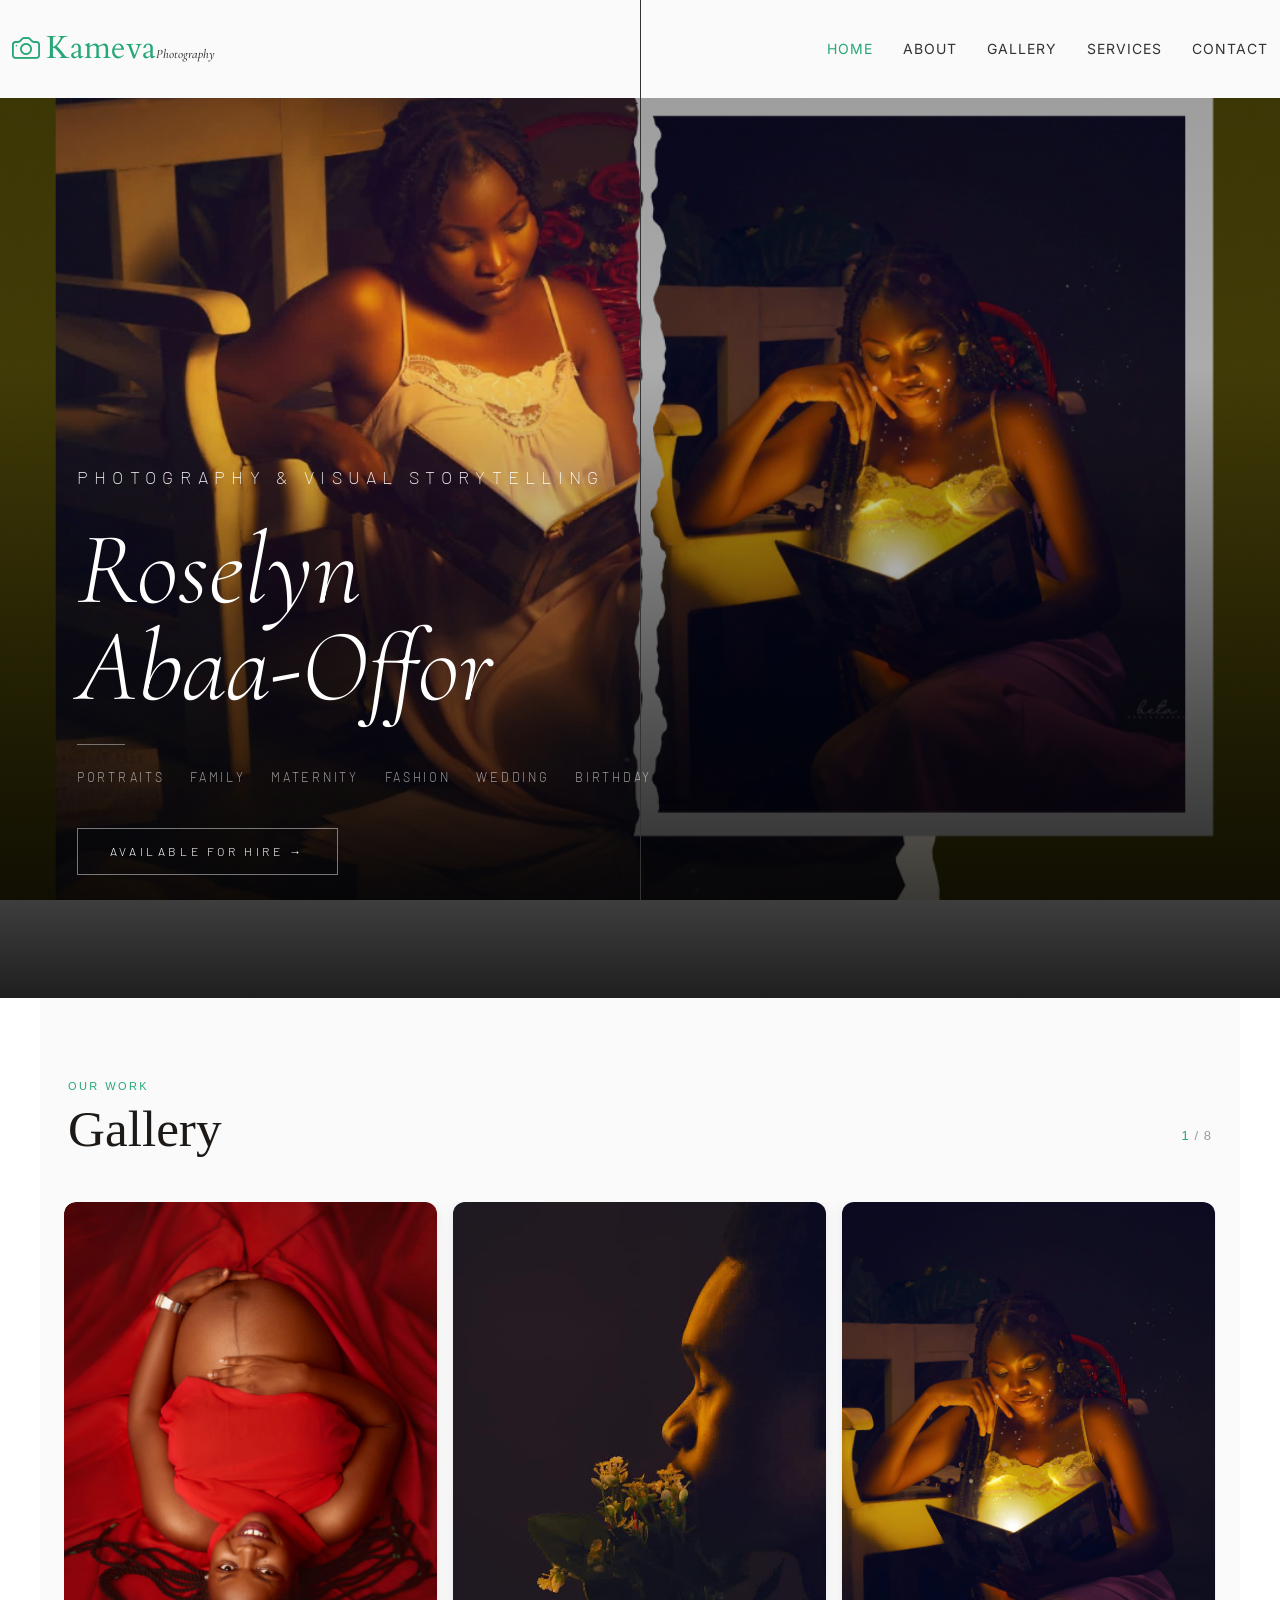
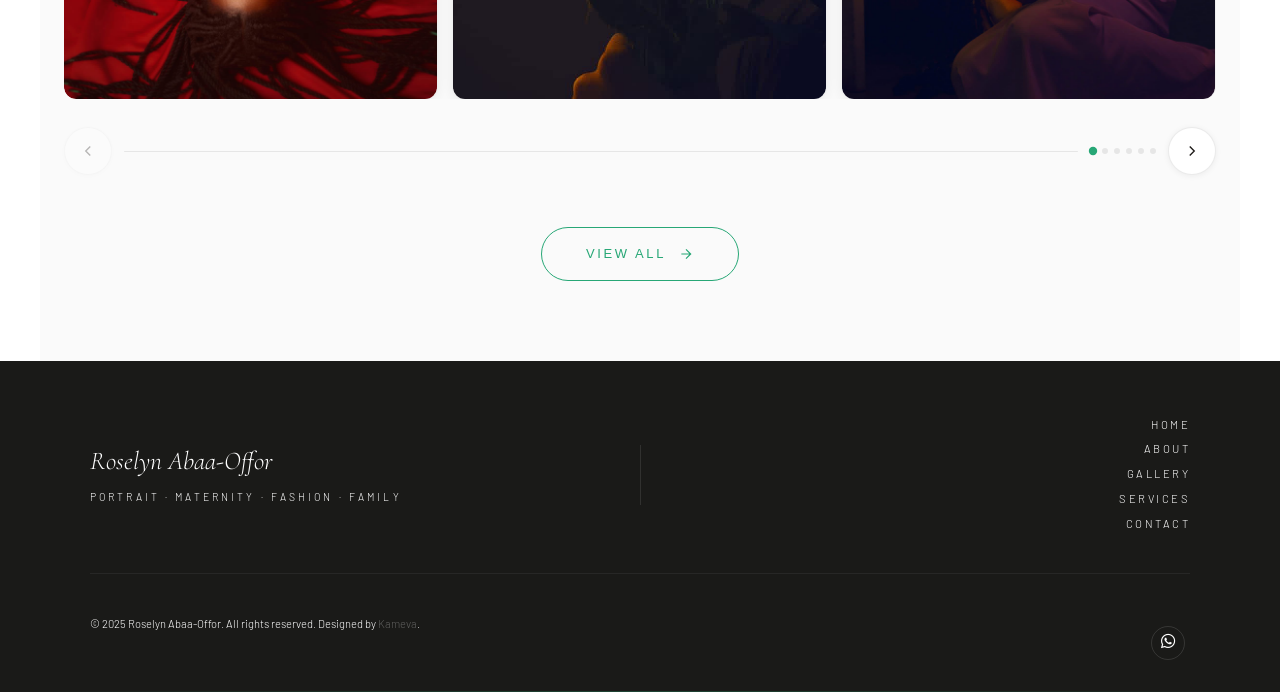
==== index.html @ b464fd1f "Update index.html" ====
<!DOCTYPE html>
<html lang="en">

<head>
  <meta charset="utf-8">
  <meta content="width=device-width, initial-scale=1.0" name="viewport">
  <title>Kameva - Photography</title>
  <meta name="description" content="">
  <meta name="keywords" content="">

  <!-- Favicons -->
  <link href="assets/img/camera.png" rel="icon">
  <link href="assets/img/camera.png" rel="apple-touch-icon">

  <!-- Fonts -->
  <link href="https://fonts.googleapis.com" rel="preconnect">
  <link href="https://fonts.gstatic.com" rel="preconnect" crossorigin>
  <link href="https://fonts.googleapis.com/css2?family=Roboto:ital,wght@0,100;0,300;0,400;0,500;0,700;0,900;1,100;1,300;1,400;1,500;1,700;1,900&family=Inter:wght@100;200;300;400;500;600;700;800;900&family=Cardo:ital,wght@0,400;0,700;1,400;1,700&display=swap" rel="stylesheet">

  <!-- Vendor CSS Files -->
  <link href="assets/vendor/bootstrap/css/bootstrap.min.css" rel="stylesheet">
  <link href="assets/vendor/bootstrap-icons/bootstrap-icons.css" rel="stylesheet">
  <link href="assets/vendor/aos/aos.css" rel="stylesheet">
  <link href="assets/vendor/glightbox/css/glightbox.min.css" rel="stylesheet">
  <link href="assets/vendor/swiper/swiper-bundle.min.css" rel="stylesheet">

  <!-- Main CSS File -->
  <link href="assets/css/main.css" rel="stylesheet">

  <!-- =======================================================
  * Template Name: PhotoFolio
  * Template URL: https://bootstrapmade.com/photofolio-bootstrap-photography-website-template/
  * Updated: Aug 07 2024 with Bootstrap v5.3.3
  * Author: BootstrapMade.com
  * License: https://bootstrapmade.com/license/
  ======================================================== -->
</head>

<body class="index-page">

  <header id="header" class="header d-flex align-items-center sticky-top">
    <div class="container-fluid position-relative d-flex align-items-center justify-content-between">

      <a href="index.html" class="logo d-flex align-items-center me-auto me-xl-0">
        <!-- Uncomment the line below if you also wish to use an image logo -->
        <!-- <img src="assets/img/logo.png" alt=""> -->
        <i class="bi bi-camera"></i>
        <h1 class="sitename">Kameva<span class="name">Photography</span></h1>
      </a>

      <nav id="navmenu" class="navmenu">
        <ul>
          <li><a href="index.html" class="active">Home<br></a></li>
          <li><a href="about.html">About</a></li>
               <li><a href="gallery.html">Gallery</a></li>

        
          <li><a href="services.html">Services</a></li>
          <li><a href="contact.html">Contact</a></li>
        </ul>
        <i class="mobile-nav-toggle d-xl-none bi bi-list"></i>
      </nav>



    </div>
  </header>

  <main class="main">

    <!-- Hero Section -->
    <!-- <section id="hero" class="hero section" style="background-image: url('assets/img/kama/k-15.PNG'); background-size: cover; background-position: center;background-attachment: fixed;background-repeat: no-repeat;background-color: rgba(0, 0, 0, 0.5); background-blend-mode: multiply;">

      <div class="container">
        <div class="row justify-content-center">
          <div class="col-lg-6 text-center" data-aos="fade-up" data-aos-delay="100">
            <h2><span class=" text-white">Roselyn Abaa-Offor</span></h2>
            <h2><span class=" text-white">Protraits <small>.</small> Family  <small>.</small> Maternity <small>.</small>Fashion  </span></h2>
            <p class="text-light">
            <a href="contact.html" class="btn-get-started">Available for Hire<br></a>
          </div>
        </div>
      </div>

    </section> -->
    <!-- /Hero Section -->
<style>
  @import url('https://fonts.googleapis.com/css2?family=Cormorant+Garamond:ital,wght@0,300;1,300&family=Barlow:wght@200;300;400&display=swap');

  ul{
      list-style: none;
  }
  #hero.hero {
    position: relative;
    min-height: 100vh;
    background-image: url('assets/img/kama/k-15.PNG');
    background-size: cover;
    background-position: center;
    background-attachment: fixed;
    display: flex;
    align-items: flex-end;
    overflow: hidden;
  }

  #hero.hero::before {
    content: '';
    position: absolute;
    inset: 0;
    background: linear-gradient(
      to bottom,
      rgba(0,0,0,0.12) 0%,
      rgba(0,0,0,0.05) 30%,
      rgba(0,0,0,0.55) 70%,
      rgba(0,0,0,0.88) 100%
    );
    z-index: 1;
  }

  .hero-content {
    position: relative;
    z-index: 2;
    width: 100%;
    padding: 0 6vw 7vh;
  }

  .hero-label {
    font-family: 'Barlow', sans-serif;
    font-weight: 200;
    font-size: 0.7rem;
    letter-spacing: 0.35em;
    text-transform: uppercase;
    color:white;
    margin-bottom: 1.2rem;
  }

  .hero-name {
    font-family: 'Cormorant Garamond', serif;
    font-weight: 300;
    font-style: italic;
    font-size: clamp(3rem, 8vw, 7rem);
    color: #fff;
    line-height: 0.95;
    margin-bottom: 1.8rem;
  }

  .hero-divider {
    width: 48px;
    height: 1px;
    background: rgba(255,255,255,0.4);
    margin-bottom: 1.4rem;
  }

  .hero-specialties {
    display: flex;
    flex-wrap: wrap;
    gap: 0.4rem 1.6rem;
    margin-bottom: 2.6rem;
  }

  .hero-specialties span {
    font-family: 'Barlow', sans-serif;
    font-weight: 300;
    font-size: 0.78rem;
    letter-spacing: 0.22em;
    text-transform: uppercase;
    color: rgba(255,255,255,0.6);
  }

  .btn-hire {
    display: inline-flex;
    align-items: center;
    gap: 0.75rem;
    color: #fff;
    text-decoration: none;
    font-family: 'Barlow', sans-serif;
    font-weight: 300;
    font-size: 0.75rem;
    letter-spacing: 0.3em;
    text-transform: uppercase;
    border: 1px solid rgba(255,255,255,0.45);
    padding: 0.85rem 2rem;
    transition: all 0.35s ease;
  }

  .btn-hire:hover {
    border-color: #fff;
    background: rgba(255,255,255,0.08);
    letter-spacing: 0.38em;
    color: #fff;
  }
</style>

<section id="hero" class="hero section"
  style="background-image: url('assets/img/kama/k-15.PNG');">

  <div class="hero-content" data-aos="fade-up" data-aos-delay="100">
    <p class="hero-label" style="color:white">Photography &amp; Visual Storytelling</p>
    <h1 class="hero-name">Roselyn<br>Abaa-Offor</h1>
    <div class="hero-divider"></div>
    <div class="hero-specialties">
      <span>Portraits</span>
      <span>Family</span>
      <span>Maternity</span>
      <span>Fashion</span>
      <span>Wedding</span>
      <span>Birthday</span>
    </div>
    <a href="contact.html" class="btn-hire">Available for Hire →</a>
  </div>

</section>

    
<!-- =============================================
     DEPENDENCIES — add once to your <head>
     ============================================= -->
<!--
  <link href="https://fonts.googleapis.com/css2?family=Playfair+Display:wght@400;500&family=Plus+Jakarta+Sans:wght@300;400;500&display=swap" rel="stylesheet"/>
-->

<!-- ── Gallery Section Styles ── -->
    <!-- #e07b54 -->

<style>
  :root {
    --gallery-accent:     #27a776;
    --gallery-accent-dim: rgba(224,123,84,0.1);
    --gallery-text:       #1c1917;
    --gallery-muted:      rgba(28,25,23,0.42);
    --gallery-surface:    #ffffff;
    --gallery-border:     rgba(0,0,0,0.08);
    --gallery-card-shadow: 0 2px 16px rgba(0,0,0,0.07), 0 1px 4px rgba(0,0,0,0.04);
  }

  /* ── Section ── */
  .gallery-section {
    width: 100%;
    max-width: 1200px;
    margin: 0 auto;
    padding: 80px 24px;
    font-family: 'Plus Jakarta Sans', sans-serif;
    color: var(--gallery-text);
    box-sizing: border-box;
  }

  .gallery-section *,
  .gallery-section *::before,
  .gallery-section *::after { box-sizing: border-box; }

  .gallery-section__header {
    display: flex;
    align-items: flex-end;
    justify-content: space-between;
    margin-bottom: 40px;
    padding: 0 4px;
  }

  .gallery-section__label {
    font-size: 11px;
    letter-spacing: 0.22em;
    text-transform: uppercase;
    color: var(--gallery-accent);
    margin-bottom: 8px;
  }

  .gallery-section__title {
    font-family: 'Playfair Display', serif;
    font-size: clamp(2rem, 5vw, 3.2rem);
    font-weight: 400;
    line-height: 1;
    color: var(--gallery-text);
  }

  .gallery-section__counter {
    font-size: 13px;
    color: var(--gallery-muted);
    letter-spacing: 0.08em;
  }

  .gallery-section__counter span {
    color: var(--gallery-accent);
    font-weight: 500;
  }

  /* ── Carousel ── */
  .gallery-carousel {
    position: relative;
  }

  .gallery-carousel__outer {
    overflow: hidden;
    border-radius: 12px;
  }

  .gallery-carousel__track {
    display: flex;
    gap: 16px;
    transition: transform 0.65s cubic-bezier(0.77, 0, 0.18, 1);
    will-change: transform;
  }

  /* ── Cards ── */
  .gallery-card {
    flex: 0 0 calc(33.333% - 11px);
    position: relative;
    border-radius: 12px;
    overflow: hidden;
    aspect-ratio: 3/4;
    cursor: pointer;
    background: var(--gallery-surface);
    box-shadow: var(--gallery-card-shadow);
  }

  @media (max-width: 900px) {
    .gallery-card { flex: 0 0 calc(50% - 8px); }
  }
  @media (max-width: 560px) {
    .gallery-card { flex: 0 0 85%; }
  }

  .gallery-card img {
    width: 100%;
    height: 100%;
    object-fit: cover;
    display: block;
    transition: transform 0.7s cubic-bezier(0.25, 0.46, 0.45, 0.94);
  }

  .gallery-card__placeholder {
    width: 100%;
    height: 100%;
    background: linear-gradient(135deg, #f0ebe4 0%, #e8ddd3 50%, #f5f0ea 100%);
    display: none;
    align-items: center;
    justify-content: center;
  }

  .gallery-card__placeholder-num {
    font-family: 'Playfair Display', serif;
    font-size: 5rem;
    font-weight: 400;
    color: rgba(224,123,84,0.2);
    user-select: none;
  }

  .gallery-card__index {
    position: absolute;
    top: 16px;
    left: 18px;
    font-size: 11px;
    letter-spacing: 0.15em;
    color: rgba(28,25,23,0.35);
    font-weight: 400;
  }

  .gallery-card__overlay {
    position: absolute;
    inset: 0;
    background: linear-gradient(to top, rgba(255,255,255,0.82) 0%, rgba(255,255,255,0.2) 45%, transparent 100%);
    opacity: 0;
    transition: opacity 0.4s ease;
    display: flex;
    flex-direction: column;
    justify-content: flex-end;
    padding: 24px;
  }

  .gallery-card:hover .gallery-card__overlay { opacity: 1; }
  .gallery-card:hover img { transform: scale(1.06); }

  .gallery-card__actions {
    display: flex;
    gap: 10px;
  }

  .gallery-card__btn {
    width: 40px;
    height: 40px;
    border-radius: 50%;
    border: 1px solid rgba(0,0,0,0.12);
    background: rgba(255,255,255,0.85);
    backdrop-filter: blur(8px);
    color: var(--gallery-text);
    display: flex;
    align-items: center;
    justify-content: center;
    cursor: pointer;
    text-decoration: none;
    transition: background 0.2s, border-color 0.2s, transform 0.2s, color 0.2s;
  }

  .gallery-card__btn:hover {
    background: var(--gallery-accent);
    border-color: var(--gallery-accent);
    color: #fff;
    transform: scale(1.08);
  }

  .gallery-card__btn svg { width: 16px; height: 16px; }

  /* ── Nav ── */
  .gallery-carousel__nav {
    display: flex;
    align-items: center;
    gap: 12px;
    margin-top: 28px;
  }

  .gallery-carousel__btn {
    width: 48px;
    height: 48px;
    border-radius: 50%;
    border: 1px solid var(--gallery-border);
    background: var(--gallery-surface);
    color: var(--gallery-text);
    cursor: pointer;
    display: flex;
    align-items: center;
    justify-content: center;
    box-shadow: 0 1px 6px rgba(0,0,0,0.06);
    transition: border-color 0.2s, background 0.2s, transform 0.2s, box-shadow 0.2s;
  }

  .gallery-carousel__btn:hover:not(:disabled) {
    border-color: var(--gallery-accent);
    background: var(--gallery-accent-dim);
    transform: scale(1.05);
    box-shadow: 0 2px 12px rgba(224,123,84,0.18);
  }

  .gallery-carousel__btn:disabled { opacity: 0.3; cursor: default; }
  .gallery-carousel__btn svg { width: 18px; height: 18px; }

  .gallery-carousel__progress {
    flex: 1;
    height: 1px;
    background: var(--gallery-border);
    position: relative;
    overflow: hidden;
    border-radius: 1px;
  }

  .gallery-carousel__progress-fill {
    position: absolute;
    left: 0; top: 0; bottom: 0;
    background: var(--gallery-accent);
    border-radius: 1px;
    transition: width 0.65s cubic-bezier(0.77, 0, 0.18, 1);
  }

  .gallery-carousel__dots {
    display: flex;
    gap: 6px;
  }

  .gallery-carousel__dot {
    width: 6px;
    height: 6px;
    border-radius: 50%;
    background: var(--gallery-border);
    border: none;
    cursor: pointer;
    padding: 0;
    transition: background 0.25s, transform 0.25s;
  }

  .gallery-carousel__dot.is-active {
    background: var(--gallery-accent);
    transform: scale(1.4);
  }

  /* ── View All ── */
  .gallery-section__view-all {
    display: flex;
    justify-content: center;
    margin-top: 52px;
  }

  .gallery-section__btn {
    position: relative;
    display: inline-flex;
    align-items: center;
    gap: 12px;
    padding: 16px 44px;
    border: 1.5px solid var(--gallery-accent);
    background: transparent;
    color: var(--gallery-accent);
    font-family: 'Plus Jakarta Sans', sans-serif;
    font-size: 13px;
    letter-spacing: 0.2em;
    text-transform: uppercase;
    font-weight: 500;
    cursor: pointer;
    text-decoration: none;
    border-radius: 100px;
    overflow: hidden;
    transition: color 0.35s;
  }

  .gallery-section__btn::before {
    content: '';
    position: absolute;
    inset: 0;
    background: var(--gallery-accent);
    transform: translateX(-101%);
    transition: transform 0.4s cubic-bezier(0.77,0,0.18,1);
    z-index: 0;
  }

  .gallery-section__btn:hover::before { transform: translateX(0); }
  .gallery-section__btn:hover { color: #fff; }

  .gallery-section__btn span,
  .gallery-section__btn svg { position: relative; z-index: 1; }

  .gallery-section__btn svg { width: 16px; height: 16px; transition: transform 0.3s; }
  .gallery-section__btn:hover svg { transform: translateX(4px); }
</style>

<!-- ── Gallery Section HTML ── -->
<section id="gallery" class="gallery section gallery-section">

  <div class="gallery-section__header">
    <div>
      <p class="gallery-section__label">Our Work</p>
      <h2 class="gallery-section__title">Gallery</h2>
    </div>
    <p class="gallery-section__counter"><span id="galleryCurrent">1</span> / 8</p>
  </div>

  <div class="gallery-carousel">
    <div class="gallery-carousel__outer">
      <div class="gallery-carousel__track" id="galleryTrack">

        <!-- Card 1 -->
        <div class="gallery-card">
          <img src="assets/img/kama/k-11.jpeg" alt="Gallery 1" onerror="this.style.display='none';this.nextElementSibling.style.display='flex'">
          <div class="gallery-card__placeholder"><span class="gallery-card__placeholder-num">01</span></div>
          <span class="gallery-card__index">01</span>
          <div class="gallery-card__overlay">
            <div class="gallery-card__actions">
              <a href="assets/img/kama/k-11.jpeg" class="gallery-card__btn glightbox preview-link" title="Gallery 1">
                <svg fill="none" stroke="currentColor" stroke-width="1.8" viewBox="0 0 24 24"><path d="M15 3h6m0 0v6m0-6L14 10M9 21H3m0 0v-6m0 6l7-7"/></svg>
              </a>
              <a href="gallery-single.html" class="gallery-card__btn">
                <svg fill="none" stroke="currentColor" stroke-width="1.8" viewBox="0 0 24 24"><path d="M10 13a5 5 0 0 0 7.54.54l3-3a5 5 0 0 0-7.07-7.07l-1.72 1.71"/><path d="M14 11a5 5 0 0 0-7.54-.54l-3 3a5 5 0 0 0 7.07 7.07l1.71-1.71"/></svg>
              </a>
            </div>
          </div>
        </div>

        <!-- Card 2 -->
        <div class="gallery-card">
          <img src="assets/img/kama/k-13.jpeg" alt="Gallery 2" onerror="this.style.display='none';this.nextElementSibling.style.display='flex'">
          <div class="gallery-card__placeholder"><span class="gallery-card__placeholder-num">02</span></div>
          <span class="gallery-card__index">02</span>
          <div class="gallery-card__overlay">
            <div class="gallery-card__actions">
              <a href="assets/img/kama/k-13.jpeg" class="gallery-card__btn glightbox preview-link" title="Gallery 2">
                <svg fill="none" stroke="currentColor" stroke-width="1.8" viewBox="0 0 24 24"><path d="M15 3h6m0 0v6m0-6L14 10M9 21H3m0 0v-6m0 6l7-7"/></svg>
              </a>
              <a href="gallery-single.html" class="gallery-card__btn">
                <svg fill="none" stroke="currentColor" stroke-width="1.8" viewBox="0 0 24 24"><path d="M10 13a5 5 0 0 0 7.54.54l3-3a5 5 0 0 0-7.07-7.07l-1.72 1.71"/><path d="M14 11a5 5 0 0 0-7.54-.54l-3 3a5 5 0 0 0 7.07 7.07l1.71-1.71"/></svg>
              </a>
            </div>
          </div>
        </div>

        <!-- Card 3 -->
        <div class="gallery-card">
          <img src="assets/img/kama/k-6.jpeg" alt="Gallery 3" onerror="this.style.display='none';this.nextElementSibling.style.display='flex'">
          <div class="gallery-card__placeholder"><span class="gallery-card__placeholder-num">03</span></div>
          <span class="gallery-card__index">03</span>
          <div class="gallery-card__overlay">
            <div class="gallery-card__actions">
              <a href="assets/img/kama/k-6.jpeg" class="gallery-card__btn glightbox preview-link" title="Gallery 3">
                <svg fill="none" stroke="currentColor" stroke-width="1.8" viewBox="0 0 24 24"><path d="M15 3h6m0 0v6m0-6L14 10M9 21H3m0 0v-6m0 6l7-7"/></svg>
              </a>
              <a href="gallery-single.html" class="gallery-card__btn">
                <svg fill="none" stroke="currentColor" stroke-width="1.8" viewBox="0 0 24 24"><path d="M10 13a5 5 0 0 0 7.54.54l3-3a5 5 0 0 0-7.07-7.07l-1.72 1.71"/><path d="M14 11a5 5 0 0 0-7.54-.54l-3 3a5 5 0 0 0 7.07 7.07l1.71-1.71"/></svg>
              </a>
            </div>
          </div>
        </div>

        <!-- Card 4 -->
        <div class="gallery-card">
          <img src="assets/img/kama/k-8.jpeg" alt="Gallery 4" onerror="this.style.display='none';this.nextElementSibling.style.display='flex'">
          <div class="gallery-card__placeholder"><span class="gallery-card__placeholder-num">04</span></div>
          <span class="gallery-card__index">04</span>
          <div class="gallery-card__overlay">
            <div class="gallery-card__actions">
              <a href="assets/img/kama/k-8.jpeg" class="gallery-card__btn glightbox preview-link" title="Gallery 4">
                <svg fill="none" stroke="currentColor" stroke-width="1.8" viewBox="0 0 24 24"><path d="M15 3h6m0 0v6m0-6L14 10M9 21H3m0 0v-6m0 6l7-7"/></svg>
              </a>
              <a href="gallery-single.html" class="gallery-card__btn">
                <svg fill="none" stroke="currentColor" stroke-width="1.8" viewBox="0 0 24 24"><path d="M10 13a5 5 0 0 0 7.54.54l3-3a5 5 0 0 0-7.07-7.07l-1.72 1.71"/><path d="M14 11a5 5 0 0 0-7.54-.54l-3 3a5 5 0 0 0 7.07 7.07l1.71-1.71"/></svg>
              </a>
            </div>
          </div>
        </div>

        <!-- Card 5 -->
        <div class="gallery-card">
          <img src="assets/img/kama/k-7.jpeg" alt="Gallery 5" onerror="this.style.display='none';this.nextElementSibling.style.display='flex'">
          <div class="gallery-card__placeholder"><span class="gallery-card__placeholder-num">05</span></div>
          <span class="gallery-card__index">05</span>
          <div class="gallery-card__overlay">
            <div class="gallery-card__actions">
              <a href="assets/img/kama/k-7.jpeg" class="gallery-card__btn glightbox preview-link" title="Gallery 5">
                <svg fill="none" stroke="currentColor" stroke-width="1.8" viewBox="0 0 24 24"><path d="M15 3h6m0 0v6m0-6L14 10M9 21H3m0 0v-6m0 6l7-7"/></svg>
              </a>
              <a href="gallery-single.html" class="gallery-card__btn">
                <svg fill="none" stroke="currentColor" stroke-width="1.8" viewBox="0 0 24 24"><path d="M10 13a5 5 0 0 0 7.54.54l3-3a5 5 0 0 0-7.07-7.07l-1.72 1.71"/><path d="M14 11a5 5 0 0 0-7.54-.54l-3 3a5 5 0 0 0 7.07 7.07l1.71-1.71"/></svg>
              </a>
            </div>
          </div>
        </div>

        <!-- Card 6 -->
        <div class="gallery-card">
          <img src="assets/img/kama/k-12.jpeg" alt="Gallery 6" onerror="this.style.display='none';this.nextElementSibling.style.display='flex'">
          <div class="gallery-card__placeholder"><span class="gallery-card__placeholder-num">06</span></div>
          <span class="gallery-card__index">06</span>
          <div class="gallery-card__overlay">
            <div class="gallery-card__actions">
              <a href="assets/img/kama/k-12.jpeg" class="gallery-card__btn glightbox preview-link" title="Gallery 6">
                <svg fill="none" stroke="currentColor" stroke-width="1.8" viewBox="0 0 24 24"><path d="M15 3h6m0 0v6m0-6L14 10M9 21H3m0 0v-6m0 6l7-7"/></svg>
              </a>
              <a href="gallery-single.html" class="gallery-card__btn">
                <svg fill="none" stroke="currentColor" stroke-width="1.8" viewBox="0 0 24 24"><path d="M10 13a5 5 0 0 0 7.54.54l3-3a5 5 0 0 0-7.07-7.07l-1.72 1.71"/><path d="M14 11a5 5 0 0 0-7.54-.54l-3 3a5 5 0 0 0 7.07 7.07l1.71-1.71"/></svg>
              </a>
            </div>
          </div>
        </div>

        <!-- Card 7 -->
        <div class="gallery-card">
          <img src="assets/img/kama/k-17.jpeg" alt="Gallery 7" onerror="this.style.display='none';this.nextElementSibling.style.display='flex'">
          <div class="gallery-card__placeholder"><span class="gallery-card__placeholder-num">07</span></div>
          <span class="gallery-card__index">07</span>
          <div class="gallery-card__overlay">
            <div class="gallery-card__actions">
              <a href="assets/img/kama/k-17.jpeg" class="gallery-card__btn glightbox preview-link" title="Gallery 7">
                <svg fill="none" stroke="currentColor" stroke-width="1.8" viewBox="0 0 24 24"><path d="M15 3h6m0 0v6m0-6L14 10M9 21H3m0 0v-6m0 6l7-7"/></svg>
              </a>
              <a href="gallery-single.html" class="gallery-card__btn">
                <svg fill="none" stroke="currentColor" stroke-width="1.8" viewBox="0 0 24 24"><path d="M10 13a5 5 0 0 0 7.54.54l3-3a5 5 0 0 0-7.07-7.07l-1.72 1.71"/><path d="M14 11a5 5 0 0 0-7.54-.54l-3 3a5 5 0 0 0 7.07 7.07l1.71-1.71"/></svg>
              </a>
            </div>
          </div>
        </div>

        <!-- Card 8 -->
        <div class="gallery-card">
          <img src="assets/img/kama/k-18.jpeg" alt="Gallery 8" onerror="this.style.display='none';this.nextElementSibling.style.display='flex'">
          <div class="gallery-card__placeholder"><span class="gallery-card__placeholder-num">08</span></div>
          <span class="gallery-card__index">08</span>
          <div class="gallery-card__overlay">
            <div class="gallery-card__actions">
              <a href="assets/img/kama/k-18.jpeg" class="gallery-card__btn glightbox preview-link" title="Gallery 8">
                <svg fill="none" stroke="currentColor" stroke-width="1.8" viewBox="0 0 24 24"><path d="M15 3h6m0 0v6m0-6L14 10M9 21H3m0 0v-6m0 6l7-7"/></svg>
              </a>
              <a href="gallery-single.html" class="gallery-card__btn">
                <svg fill="none" stroke="currentColor" stroke-width="1.8" viewBox="0 0 24 24"><path d="M10 13a5 5 0 0 0 7.54.54l3-3a5 5 0 0 0-7.07-7.07l-1.72 1.71"/><path d="M14 11a5 5 0 0 0-7.54-.54l-3 3a5 5 0 0 0 7.07 7.07l1.71-1.71"/></svg>
              </a>
            </div>
          </div>
        </div>

      </div><!-- /track -->
    </div><!-- /outer -->

    <!-- Navigation -->
    <div class="gallery-carousel__nav">
      <button class="gallery-carousel__btn" id="galleryPrev" aria-label="Previous">
        <svg fill="none" stroke="currentColor" stroke-width="1.8" viewBox="0 0 24 24"><path d="M15 18l-6-6 6-6"/></svg>
      </button>

      <div class="gallery-carousel__progress">
        <div class="gallery-carousel__progress-fill" id="galleryProgress"></div>
      </div>

      <div class="gallery-carousel__dots" id="galleryDots"></div>

      <button class="gallery-carousel__btn" id="galleryNext" aria-label="Next">
        <svg fill="none" stroke="currentColor" stroke-width="1.8" viewBox="0 0 24 24"><path d="M9 18l6-6-6-6"/></svg>
      </button>
    </div>
  </div><!-- /carousel -->

  <!-- View All -->
  <div class="gallery-section__view-all">
    <a href="gallery.html" class="gallery-section__btn">
      <span>View All</span>
      <svg fill="none" stroke="currentColor" stroke-width="1.8" viewBox="0 0 24 24"><path d="M5 12h14M12 5l7 7-7 7"/></svg>
    </a>
  </div>

</section><!-- /Gallery Section -->

<!-- ── Gallery Section Script ── -->
<script>
  (function () {
    const track      = document.getElementById('galleryTrack');
    const cards      = track.querySelectorAll('.gallery-card');
    const prevBtn    = document.getElementById('galleryPrev');
    const nextBtn    = document.getElementById('galleryNext');
    const fill       = document.getElementById('galleryProgress');
    const dotsWrap   = document.getElementById('galleryDots');
    const counterEl  = document.getElementById('galleryCurrent');
    const total      = cards.length;
    let current = 0;

    function visibleCount() {
      return window.innerWidth <= 560 ? 1 : window.innerWidth <= 900 ? 2 : 3;
    }

    function maxIndex() {
      return Math.max(0, total - visibleCount());
    }

    function buildDots() {
      dotsWrap.innerHTML = '';
      for (let i = 0; i <= maxIndex(); i++) {
        const d = document.createElement('button');
        d.className = 'gallery-carousel__dot' + (i === current ? ' is-active' : '');
        d.setAttribute('aria-label', 'Slide ' + (i + 1));
        d.addEventListener('click', () => goTo(i));
        dotsWrap.appendChild(d);
      }
    }

    function update() {
      const cardWidth = cards[0].offsetWidth + 16;
      track.style.transform = 'translateX(-' + (current * cardWidth) + 'px)';
      fill.style.width = (maxIndex() === 0 ? 100 : (current / maxIndex()) * 100) + '%';
      counterEl.textContent = current + 1;
      dotsWrap.querySelectorAll('.gallery-carousel__dot').forEach((d, i) =>
        d.classList.toggle('is-active', i === current));
      prevBtn.disabled = current === 0;
      nextBtn.disabled = current >= maxIndex();
    }

    function goTo(idx) {
      current = Math.max(0, Math.min(idx, maxIndex()));
      update();
    }

    prevBtn.addEventListener('click', () => goTo(current - 1));
    nextBtn.addEventListener('click', () => goTo(current + 1));

    let startX = 0;
    track.addEventListener('touchstart', e => { startX = e.touches[0].clientX; }, { passive: true });
    track.addEventListener('touchend', e => {
      const dx = e.changedTouches[0].clientX - startX;
      if (Math.abs(dx) > 40) goTo(dx < 0 ? current + 1 : current - 1);
    });

    window.addEventListener('resize', () => {
      current = Math.min(current, maxIndex());
      buildDots();
      update();
    });

    buildDots();
    update();
  })();
</script>






    
    <!-- /Gallery Section -->

  </main>

  
<style>


  :root {
    --accent: #27a776;
    --accent-border: rgba(39, 167, 118, 0.3);
  }

  .footer {
    background: #1a1a18;
    padding: 3.5rem 2rem 2rem;
    position: relative;
    overflow: hidden;
  }
  .footer::before {
    content: '';
    position: absolute;
    bottom: 0; left: 0; right: 0;
    height: 1px;
    background: linear-gradient(90deg, transparent, rgba(39,167,118,0.3), transparent);
  }

  .footer-inner {
    max-width: 1100px;
    margin: 0 auto;
    display: grid;
    grid-template-columns: 1fr auto 1fr;
    align-items: center;
    gap: 2rem;
    margin-bottom: 2.5rem;
  }

  .footer-brand .name {
    font-family: 'Cormorant Garamond', serif;
    font-style: italic;
    font-weight: 300;
    font-size: 1.6rem;
    color: #fff;
    display: block;
    margin-bottom: 0.3rem;
  }
  .footer-brand .tagline {
    font-size: 0.65rem;
    letter-spacing: 0.3em;
    text-transform: uppercase;
   color: #fff;    font-weight: 300;
    font-family: 'Barlow', sans-serif;
  }

  .footer-divider {
    width: 1px;
    height: 60px;
    background: rgba(255,255,255,0.1);
  }

  .footer-links {
    display: flex;
    flex-direction: column;
    align-items: flex-end;
    gap: 0.5rem;
  }
  .footer-links a {
    font-family: 'Barlow', sans-serif;
    font-size: 0.7rem;
    letter-spacing: 0.22em;
    text-transform: uppercase;
   color: #fff;    text-decoration: none;
    font-weight: 300;
    transition: color 0.25s;
  }
  .footer-links a:hover { color: var(--accent); }

  .footer-bottom {
    max-width: 1100px;
    margin: 0 auto;
    display: flex;
    align-items: center;
    justify-content: space-between;
    padding-top: 2rem;
    border-top: 1px solid rgba(255,255,255,0.06);
  }

  .footer-copy {
    font-size: 0.7rem;
   color: #fff;
       font-weight: 300;
    font-family: 'Barlow', sans-serif;
  }
  .footer-copy a { color: rgba(255,255,255,0.3); text-decoration: none; transition: color 0.2s; }
  .footer-copy a:hover { color: var(--accent); }

  .footer .social-links { display: flex; gap: 0.6rem; }
  .footer .social-links a {
    width: 34px; height: 34px;
    border: 1px solid rgba(255,255,255,0.12);
    display: flex; align-items: center; justify-content: center;
    color: #fff;
    text-decoration: none;
    transition: all 0.25s;
    font-size: 0.9rem;
  }
  .footer .social-links a:hover {
    border-color: var(--accent);
    color: var(--accent);
  }

  @media (max-width: 600px) {
    .footer-inner { grid-template-columns: 1fr; text-align: center; }
    .footer-divider { display: none; }
    .footer-links { align-items: center; flex-direction: row; flex-wrap: wrap; justify-content: center; }
    .footer-bottom { flex-direction: column; gap: 1rem; text-align: center; }
  }
</style>

<footer id="footer" class="footer">
  <div class="footer-inner">
    <div class="footer-brand">
      <span class="name">Roselyn Abaa-Offor</span>
      <span class="tagline">Portrait · Maternity · Fashion · Family</span>
    </div>
    <div class="footer-divider"></div>
    <nav class="footer-links">
      <a href="index.html">Home</a>
      <a href="about.html">About</a>
      <a href="gallery.html">Gallery</a>
      <a href="services.html">Services</a>
      <a href="contact.html">Contact</a>
    </nav>
  </div>

  <div class="footer-bottom">
    <p class="footer-copy">
      © 2025 Roselyn Abaa-Offor. All rights reserved.
      Designed by <a href="#">Kameva</a>.
    </p>
    <div class="social-links">
      <a href="" title="WhatsApp"><i class="bi bi-whatsapp"></i></a>
    </div>
  </div>
</footer>

  <!-- Scroll Top -->
  <a href="#" id="scroll-top" class="scroll-top d-flex align-items-center justify-content-center"><i class="bi bi-arrow-up-short"></i></a>

  <!-- Preloader -->
  <div id="preloader">
    <div class="line"></div>
  </div>

  <!-- Vendor JS Files -->
  <script src="assets/vendor/bootstrap/js/bootstrap.bundle.min.js"></script>
  <script src="assets/vendor/php-email-form/validate.js"></script>
  <script src="assets/vendor/aos/aos.js"></script>
  <script src="assets/vendor/glightbox/js/glightbox.min.js"></script>
  <script src="assets/vendor/swiper/swiper-bundle.min.js"></script>

  <!-- Main JS File -->
  <script src="assets/js/main.js"></script>

</body>

</html>
---- assets/css/main.css ----
/**
* Template Name: PhotoFolio
* Template URL: https://bootstrapmade.com/photofolio-bootstrap-photography-website-template/
* Updated: Aug 07 2024 with Bootstrap v5.3.3
* Author: BootstrapMade.com
* License: https://bootstrapmade.com/license/
*/

/*--------------------------------------------------------------
# Font & Color Variables
# Help: https://bootstrapmade.com/color-system/
--------------------------------------------------------------*/
  /* ── Project token map (from your CSS variables) ── */
    :root {
      --default-font: "Roboto", system-ui, -apple-system, "Segoe UI", Roboto, "Helvetica Neue", Arial, sans-serif;
      --heading-font: "Cardo", sans-serif;
      --nav-font: "Inter", sans-serif;
 
      --background-color: #fafafa;
      --default-color: #333
      --heading-color: #333;
      --accent-color: #27a776;
      --surface-color: rgba(250, 250, 250, 0.5);
      --contrast-color: #333;
 
      --nav-color: #333;
      --nav-hover-color: #27a776;
      --nav-mobile-background-color: #fafafa;
      --nav-dropdown-background-color: #fafafa;
      --nav-dropdown-color: rgba(0, 0, 0, 0.5);
      --nav-dropdown-hover-color: rgba(255, 255, 255, 0.5);
 
      /* ── Nav-component internals (derived from above) ── */
      --nav-bg: rgba(250, 250, 250, 0.97);
      --nav-border: rgba(0, 0, 0, 0.08);
      --accent: var(--accent-color);
      --accent-soft: rgba(39, 167, 118, 0.10);
      --text-main: var(--nav-color);
      --text-muted: rgba(51, 51, 51, 0.5);
      --dropdown-bg: #fafafa;
      --dropdown-border:#fafafa;
    }

    .light-background {
  --background-color: #fafafa;
  --surface-color: #343434;
}

.dark-background {
  --background-color: #fafafa;
  --default-color: #333;
  --heading-color: #333;
  --surface-color: #252525;
  --contrast-color: #333;
}

/* Smooth scroll */
:root {
  scroll-behavior: smooth;
}
.sitename{
  font-weight: 800;
}
  .name{
      font-family: 'Cormorant Garamond', serif;
    font-style: italic;
    font-weight: 500;
    font-size: 0.8rem;
    color: #333;
  }

/*--------------------------------------------------------------
# General Styling & Shared Classes
--------------------------------------------------------------*/
 
a {
  color: var(--accent-color);
  text-decoration: none;
  transition: 0.3s;
}

a:hover {
  color: color-mix(in srgb, var(--accent-color), transparent 25%);
  text-decoration: none;
}

h1,
h2,
h3,
h4,
h5,
h6 {
  color: var(--heading-color);
  font-family: var(--heading-font);
}

/* PHP Email Form Messages
------------------------------*/
.php-email-form .error-message {
  display: none;
  background: #df1529;
  color: #333;
  text-align: left;
  padding: 15px;
  margin-bottom: 24px;
  font-weight: 600;
}

.php-email-form .sent-message {
  display: none;
  color: #333;
  background: #059652;
  text-align: center;
  padding: 15px;
  margin-bottom: 24px;
  font-weight: 600;
}

.php-email-form .loading {
  display: none;
  background: var(--surface-color);
  text-align: center;
  padding: 15px;
  margin-bottom: 24px;
}

.php-email-form .loading:before {
  content: "";
  display: inline-block;
  border-radius: 50%;
  width: 24px;
  height: 24px;
  margin: 0 10px -6px 0;
  border: 3px solid var(--accent-color);
  border-top-color: var(--surface-color);
  animation: php-email-form-loading 1s linear infinite;
}

@keyframes php-email-form-loading {
  0% {
    transform: rotate(0deg);
  }

  100% {
    transform: rotate(360deg);
  }
}

/*--------------------------------------------------------------
# Global Header
--------------------------------------------------------------*/
.header {
  color: var(--default-color);
  background-color: var(--background-color);
  padding: 20px 0;
  transition: all 0.5s;
  z-index: 997;
  border-bottom: 1px solid var(--background-color);
}

.header .logo {
  line-height: 1;
}

.header .logo img {
  max-height: 36px;
  margin-right: 8px;
}

.header .logo h1 {
  font-size: 32px;
  margin: 0;
  font-weight: 400;
  color: var(--heading-color);
}

.header .logo i {
  font-size: 28px;
  margin-right: 6px;
}

.header .header-social-links {
  padding-right: 15px;
}

.header .header-social-links a {
  color: color-mix(in srgb, var(--default-color), transparent 40%);
  padding-left: 6px;
  display: inline-block;
  transition: 0.3s;
  font-size: 16px;
}

.header .header-social-links a:hover {
  color: var(--accent-color);
}

.header .header-social-links a i {
  line-height: 0px;
}

@media (max-width: 1200px) {
  .header .logo {
    order: 1;
  }

  .header .logo h1 {
    font-size: 26px;
  }

  .header .logo i {
    font-size: 20px;
  }

  .header .header-social-links {
    order: 2;
  }

  .header .header-social-links a {
    font-size: 16px;
  }

  .header .navmenu {
    order: 3;
  }
}

.scrolled .header {
  border-color: color-mix(in srgb, var(--background-color) 90%, white 20%);
}

/*--------------------------------------------------------------
# Navigation Menu
--------------------------------------------------------------*/
/* Navmenu - Desktop */
@media (min-width: 1200px) {
  .navmenu {
    padding: 0;
  
  }

  .navmenu ul {
    margin: 0;
    padding: 0;
    display: flex;
    list-style: none;
    align-items: center;
  }

  .navmenu li {
    position: relative;
  }

  .navmenu a,
  .navmenu a:focus {
    color: var(--nav-color);
    padding: 18px 15px;
    font-size: 14px;
    font-family: var(--nav-font);
    font-weight: 400;
    display: flex;
    align-items: center;
    justify-content: space-between;
    white-space: nowrap;
    transition: 0.3s;
    text-transform: uppercase;
    letter-spacing: 1px;
  }

  .navmenu a i,
  .navmenu a:focus i {
    font-size: 12px;
    line-height: 0;
    margin-left: 5px;
    transition: 0.3s;
  }

  .navmenu li:last-child a {
    padding-right: 0;
  }

  .navmenu li:hover>a,
  .navmenu .active,
  .navmenu .active:focus {
    color: var(--nav-hover-color);
  }

  .navmenu .dropdown ul {
    margin: 0;
    padding: 10px 0;
    background: var(--nav-dropdown-background-color);
    display: block;
    position: absolute;
    visibility: hidden;
    left: 14px;
    top: 130%;
    opacity: 0;
    transition: 0.3s;
    border-radius: 4px;
    z-index: 99;
  }

  .navmenu .dropdown ul li {
    min-width: 200px;
  }

  .navmenu .dropdown ul a {
    padding: 10px 20px;
    font-size: 15px;
    text-transform: none;
    color: var(--nav-dropdown-color);
  }

  .navmenu .dropdown ul a i {
    font-size: 12px;
  }

  .navmenu .dropdown ul a:hover,
  .navmenu .dropdown ul .active:hover,
  .navmenu .dropdown ul li:hover>a {
    color: var(--nav-dropdown-hover-color);
  }

  .navmenu .dropdown:hover>ul {
    opacity: 1;
    top: 100%;
    visibility: visible;
  }

  .navmenu .dropdown .dropdown ul {
    top: 0;
    left: -90%;
    visibility: hidden;
  }

  .navmenu .dropdown .dropdown:hover>ul {
    opacity: 1;
    top: 0;
    left: -100%;
    visibility: visible;
  }
}

/* Navmenu - Mobile */
@media (max-width: 1199px) {
  .mobile-nav-toggle {
    color: #333;
    font-size: 28px;
    line-height: 0;
    margin-right: 10px;
    cursor: pointer;
    transition: color 0.3s;
  }

  .navmenu {
    padding: 0;
    z-index: 9997;
  }

  .navmenu ul {
    display: none;
    position: absolute;
    inset: 60px 20px 20px 20px;
    padding: 10px 0;
    margin: 0;
    border-radius: 6px;
    background-color: var(--nav-mobile-background-color);
    overflow-y: auto;
    transition: 0.3s;
    z-index: 9998;
    box-shadow: 0px 0px 30px rgba(0, 0, 0, 0.1);
  }

  .navmenu a,
  .navmenu a:focus {
    color: #333;
    padding: 10px 20px;
    font-family: var(--nav-font);
    font-size: 17px;
    font-weight: 500;
    display: flex;
    align-items: center;
    justify-content: space-between;
    white-space: nowrap;
    transition: 0.3s;
  }

  .navmenu a i,
  .navmenu a:focus i {
    font-size: 12px;
    line-height: 0;
    margin-left: 5px;
    width: 30px;
    height: 30px;
    display: flex;
    align-items: center;
    justify-content: center;
    border-radius: 50%;
    transition: 0.3s;
    background-color: color-mix(in srgb, var(--accent-color), transparent 90%);
  }

  .navmenu a i:hover,
  .navmenu a:focus i:hover {
    background-color: var(--accent-color);
    color: var(--contrast-color);
  }

  .navmenu a:hover,
  .navmenu .active,
  .navmenu .active:focus {
    color: #27a776;
  }

  .navmenu .active i,
  .navmenu .active:focus i {
    background-color: var(--accent-color);
    color: var(--contrast-color);
    transform: rotate(180deg);
  }

  .navmenu .dropdown ul {
    position: static;
    display: none;
    z-index: 99;
    padding: 10px 0;
    margin: 10px 20px;
    background-color: var(--nav-dropdown-background-color);
    border: 1px solid color-mix(in srgb, var(--default-color), transparent 90%);
    box-shadow: none;
    transition: all 0.5s ease-in-out;
  }

  .navmenu .dropdown ul ul {
    background-color: rgba(33, 37, 41, 0.1);
  }

  .navmenu .dropdown>.dropdown-active {
    display: block;
    background-color: rgba(33, 37, 41, 0.03);
  }

  .mobile-nav-active {
    overflow: hidden;
  }

  .mobile-nav-active .mobile-nav-toggle {
    color: #fff;
    position: absolute;
    font-size: 32px;
    top: 15px;
    right: 15px;
    margin-right: 0;
    z-index: 9999;
  }

  .mobile-nav-active .navmenu {
    position: fixed;
    overflow: hidden;
    inset: 0;
    background: rgba(33, 37, 41, 0.8);
    transition: 0.3s;
  }

  .mobile-nav-active .navmenu>ul {
    display: block;
  }
}

/*--------------------------------------------------------------
# Global Footer
--------------------------------------------------------------*/
.footer {
  --background-color: color-mix(in srgb, var(--default-color), transparent 95%);
  border-top: 1px solid color-mix(in srgb, var(--default-color), transparent 90%);
  color: var(--default-color);
  background-color: var(--background-color);
  font-size: 14px;
  padding: 40px 0;
  position: relative;
}

.footer .copyright p {
  margin-bottom: 0;
}

.footer .social-links {
  margin-top: 20px;
}

.footer .social-links a {
  display: flex;
  align-items: center;
  justify-content: center;
  width: 40px;
  height: 40px;
  border-radius: 50%;
  border: 1px solid color-mix(in srgb, var(--default-color), transparent 50%);
  font-size: 16px;
  color: color-mix(in srgb, var(--default-color), transparent 50%);
  margin: 0 5px;
  transition: 0.3s;
}

.footer .social-links a:hover {
  color: var(--accent-color);
  border-color: var(--accent-color);
}

.footer .credits {
  margin-top: 10px;
  font-size: 13px;
  text-align: center;
}

/*--------------------------------------------------------------
# Preloader
--------------------------------------------------------------*/
#preloader {
  display: flex;
  position: fixed;
  inset: 0;
  width: 100%;
  height: 100vh;
  z-index: 99999;
}

#preloader:before,
#preloader:after {
  content: "";
  background-color: #000000;
  position: absolute;
  inset: 0;
  width: 50%;
  height: 100%;
  transition: all 0.3s ease 0s;
  z-index: -1;
}

#preloader:after {
  left: auto;
  right: 0;
}

#preloader .line {
  position: relative;
  overflow: hidden;
  margin: auto;
  width: 1px;
  height: 280px;
  transition: all 0.8s ease 0s;
}

#preloader .line:before {
  content: "";
  position: absolute;
  background-color: #333;
  left: 0;
  top: 50%;
  width: 1px;
  height: 0%;
  transform: translateY(-50%);
  animation: lineincrease 1000ms ease-in-out 0s forwards;
}

#preloader .line:after {
  content: "";
  position: absolute;
  background-color: color-mix(in srgb, var(--default-color), transparent 95%);
  left: 0;
  top: 0;
  width: 1px;
  height: 100%;
  transform: translateY(-100%);
  animation: linemove 1200ms linear 0s infinite;
  animation-delay: 2000ms;
}

#preloader.loaded .line {
  opacity: 0;
  height: 100% !important;
}

#preloader.loaded .line:after {
  opacity: 0;
}

#preloader.loaded:before,
#preloader.loaded:after {
  animation: preloaderfinish 300ms ease-in-out 500ms forwards;
}

@keyframes lineincrease {
  0% {
    height: 0%;
  }

  100% {
    height: 100%;
  }
}

@keyframes linemove {
  0% {
    transform: translateY(200%);
  }

  100% {
    transform: translateY(-100%);
  }
}

@keyframes preloaderfinish {
  0% {
    width: 5 0%;
  }

  100% {
    width: 0%;
  }
}

/*--------------------------------------------------------------
# Scroll Top Button
--------------------------------------------------------------*/
.scroll-top {
  position: fixed;
  visibility: hidden;
  opacity: 0;
  right: 15px;
  bottom: -15px;
  z-index: 99999;
  background-color: var(--accent-color);
  width: 44px;
  height: 44px;
  border-radius: 50px;
  transition: all 0.4s;
}

.scroll-top i {
  font-size: 24px;
  color: var(--default-color);
  line-height: 0;
}

.scroll-top:hover {
  background-color: color-mix(in srgb, var(--accent-color), transparent 20%);
}

.scroll-top.active {
  visibility: visible;
  opacity: 1;
  bottom: 15px;
}

/*--------------------------------------------------------------
# Disable aos animation delay on mobile devices
--------------------------------------------------------------*/
@media screen and (max-width: 768px) {
  [data-aos-delay] {
    transition-delay: 0 !important;
  }
}

/*--------------------------------------------------------------
# Global Page Titles & Breadcrumbs
--------------------------------------------------------------*/
.page-title {
  color: var(--default-color);
  background-color: var(--background-color);
  position: relative;
}

.page-title .heading {
  padding: 80px 0;
  border-top: 1px solid color-mix(in srgb, var(--default-color), transparent 90%);
}

.page-title .heading h1 {
  font-size: 64px;
  font-weight: 400;
}

.page-title .heading .cta-btn {
  color: var(--default-color);
  background: var(--accent-color);
  font-weight: 400;
  font-size: 14px;
  display: inline-block;
  margin-top: 20px;
  padding: 12px 40px;
  border-radius: 4px;
  transition: 0.5s;
  text-transform: uppercase;
  letter-spacing: 1px;
}

.page-title .heading .cta-btn:hover {
  background-color: color-mix(in srgb, var(--accent-color) 90%, white 10%);
}

.page-title nav {
  background-color: color-mix(in srgb, var(--default-color), transparent 90%);
  padding: 20px 0;
}

.page-title nav ol {
  display: flex;
  flex-wrap: wrap;
  list-style: none;
  margin: 0;
  font-size: 16px;
  font-weight: 600;
}

.page-title nav ol li+li {
  padding-left: 10px;
}

.page-title nav ol li+li::before {
  content: "/";
  display: inline-block;
  padding-right: 10px;
  color: color-mix(in srgb, var(--default-color), transparent 70%);
}

/*--------------------------------------------------------------
# Global Sections
--------------------------------------------------------------*/
section,
.section {
  color: var(--default-color);
  background-color: var(--background-color);
  padding: 60px 0;
  scroll-margin-top: 100px;
  overflow: clip;
}

@media (max-width: 1199px) {

  section,
  .section {
    scroll-margin-top: 66px;
  }
}

/*--------------------------------------------------------------
# Global Section Titles
--------------------------------------------------------------*/
.section-title {
  padding-bottom: 60px;
  position: relative;
}

.section-title h2 {
  font-size: 14px;
  font-weight: 400;
  padding: 0;
  line-height: 1px;
  margin: 0;
  letter-spacing: 1.5px;
  text-transform: uppercase;
  color: color-mix(in srgb, var(--default-color), transparent 50%);
  position: relative;
  font-family: var(--default-font);
}

.section-title h2::after {
  content: "";
  width: 120px;
  height: 1px;
  display: inline-block;
  background: var(--accent-color);
  margin: 4px 10px;
}

.section-title p {
  color: var(--heading-color);
  margin: 0;
  font-size: 36px;
  font-weight: 400;
  font-family: var(--heading-font);
}

/*--------------------------------------------------------------
# Hero Section
--------------------------------------------------------------*/
.hero {
  width: 100%;
  min-height: 50vh;
  position: relative;
  padding: 120px 0 60px 0;
  display: flex;
  align-items: center;
}

.hero h2 {
  margin: 0 0 10px 0;
  font-size: 38px;
  font-weight: 700;
}

.hero h2 .underlight {
  position: relative;
  z-index: 1;
  padding: 0 5px;
  display: inline-block;
}

.hero h2 .underlight:before {
  content: "";
  position: absolute;
  height: 50%;
  bottom: 0;
  left: 0;
  right: 0;
  background: var(--accent-color);
  z-index: -1;
}

.hero p {
  color: color-mix(in srgb, var(--default-color), transparent 30%);
  margin-bottom: 30px;
  font-size: 18px;
}

@media (max-width: 768px) {
  .hero h2 {
    font-size: 32px;
  }
}

.hero .btn-get-started {
  color: var(--contrast-color);
  background: var(--accent-color);
  font-weight: 400;
  font-size: 14px;
  display: inline-block;
  padding: 12px 40px;
  border-radius: 4px;
  transition: 0.5s;
  text-transform: uppercase;
  letter-spacing: 1px;
}

.hero .btn-get-started:hover {
  background-color: color-mix(in srgb, var(--accent-color) 90%, white 10%);
}

/*--------------------------------------------------------------
# Gallery Section
--------------------------------------------------------------*/
.gallery .gallery-item {
  position: relative;
  overflow: hidden;
  border-radius: 10px;
}

.gallery .gallery-item img {
  transition: 0.3s;
}

.gallery .gallery-links {
  position: absolute;
  inset: 0;
  opacity: 0;
  transition: all ease-in-out 0.3s;
  background: rgba(0, 0, 0, 0.6);
  z-index: 3;
}

.gallery .gallery-links .preview-link,
.gallery .gallery-links .details-link {
  font-size: 20px;
  color: rgba(255, 255, 255, 0.5);
  transition: 0.3s;
  line-height: 1.2;
  margin: 30px 8px 0 8px;
}

.gallery .gallery-links .preview-link:hover,
.gallery .gallery-links .details-link:hover {
  color: #333;
}

.gallery .gallery-links .details-link {
  font-size: 30px;
  line-height: 0;
}

.gallery .gallery-item:hover .gallery-links {
  opacity: 1;
}

.gallery .gallery-item:hover .preview-link,
.gallery .gallery-item:hover .details-link {
  margin-top: 0;
}

.gallery .gallery-item:hover img {
  transform: scale(1.1);
}

.glightbox-clean .gslide-description {
  background: #272727;
}

.glightbox-clean .gslide-title {
  color: rgba(255, 255, 255, 0.8);
  margin: 0;
}

/*--------------------------------------------------------------
# About Section
--------------------------------------------------------------*/
.about .content h2 {
  font-weight: 700;
  font-size: 24px;
}

.about .content ul {
  list-style: none;
  padding: 0;
}

.about .content ul li {
  margin-bottom: 20px;
  display: flex;
  align-items: center;
}

.about .content ul strong {
  margin-right: 10px;
}

.about .content ul i {
  font-size: 16px;
  margin-right: 5px;
  color: var(--accent-color);
  line-height: 0;
}

/*--------------------------------------------------------------
# Testimonials Section
--------------------------------------------------------------*/
.testimonials .testimonial-item {
  background-color: var(--surface-color);
  box-shadow: 0px 0 20px rgba(0, 0, 0, 0.1);
  box-sizing: content-box;
  padding: 30px;
  margin: 40px 30px;
  min-height: 320px;
  display: flex;
  flex-direction: column;
  text-align: center;
  transition: 0.3s;
}

.testimonials .testimonial-item .stars {
  margin-bottom: 15px;
}

.testimonials .testimonial-item .stars i {
  color: #ffc107;
  margin: 0 1px;
}

.testimonials .testimonial-item .testimonial-img {
  width: 90px;
  border-radius: 50%;
  border: 4px solid var(--background-color);
  margin: 0 auto;
}

.testimonials .testimonial-item h3 {
  font-size: 18px;
  font-weight: bold;
  margin: 10px 0 5px 0;
}

.testimonials .testimonial-item h4 {
  font-size: 14px;
  color: color-mix(in srgb, var(--default-color), transparent 40%);
  margin: 0;
}

.testimonials .testimonial-item p {
  font-style: italic;
  margin: 0 auto 15px auto;
}

.testimonials .swiper-wrapper {
  height: auto;
}

.testimonials .swiper-pagination {
  margin-top: 20px;
  position: relative;
}

.testimonials .swiper-pagination .swiper-pagination-bullet {
  width: 12px;
  height: 12px;
  background-color: color-mix(in srgb, var(--default-color), transparent 85%);
  opacity: 1;
}

.testimonials .swiper-pagination .swiper-pagination-bullet-active {
  background-color: var(--accent-color);
}

.testimonials .swiper-slide {
  opacity: 0.3;
}

@media (max-width: 1199px) {
  .testimonials .swiper-slide-active {
    opacity: 1;
  }

  .testimonials .swiper-pagination {
    margin-top: 0;
  }

  .testimonials .testimonial-item {
    margin: 40px 20px;
  }
}

@media (min-width: 1200px) {
  .testimonials .swiper-slide-next {
    opacity: 1;
    transform: scale(1.12);
  }
}

/*--------------------------------------------------------------
# Gallery Details Section
--------------------------------------------------------------*/
.gallery-details .portfolio-details-slider img {
  width: 100%;
}

.gallery-details .swiper-wrapper {
  height: auto;
}

.gallery-details .swiper-button-prev,
.gallery-details .swiper-button-next {
  width: 48px;
  height: 48px;
}

.gallery-details .swiper-button-prev:after,
.gallery-details .swiper-button-next:after {
  color: rgba(255, 255, 255, 0.8);
  background-color: rgba(0, 0, 0, 0.15);
  font-size: 24px;
  border-radius: 50%;
  width: 48px;
  height: 48px;
  display: flex;
  align-items: center;
  justify-content: center;
  transition: 0.3s;
}

.gallery-details .swiper-button-prev:hover:after,
.gallery-details .swiper-button-next:hover:after {
  background-color: rgba(0, 0, 0, 0.3);
}

@media (max-width: 575px) {

  .gallery-details .swiper-button-prev,
  .gallery-details .swiper-button-next {
    display: none;
  }
}

.gallery-details .swiper-pagination {
  margin-top: 20px;
  position: relative;
}

.gallery-details .swiper-pagination .swiper-pagination-bullet {
  width: 10px;
  height: 10px;
  background-color: color-mix(in srgb, var(--default-color), transparent 85%);
  opacity: 1;
}

.gallery-details .swiper-pagination .swiper-pagination-bullet-active {
  background-color: var(--accent-color);
}

.gallery-details .portfolio-info h3 {
  font-size: 22px;
  font-weight: 700;
  margin-bottom: 20px;
  padding-bottom: 20px;
  position: relative;
}

.gallery-details .portfolio-info h3:after {
  content: "";
  position: absolute;
  display: block;
  width: 50px;
  height: 3px;
  background: var(--accent-color);
  left: 0;
  bottom: 0;
}

.gallery-details .portfolio-info ul {
  list-style: none;
  padding: 0;
  font-size: 15px;
}

.gallery-details .portfolio-info ul li {
  display: flex;
  flex-direction: column;
  padding-bottom: 15px;
}

.gallery-details .portfolio-info ul strong {
  text-transform: uppercase;
  font-weight: 400;
  color: color-mix(in srgb, var(--default-color), transparent 50%);
  font-size: 14px;
}

.gallery-details .portfolio-info .btn-visit {
  padding: 8px 40px;
  background: var(--accent-color);
  color: var(--contrast-color);
  border-radius: 50px;
  transition: 0.3s;
}

.gallery-details .portfolio-info .btn-visit:hover {
  background: color-mix(in srgb, var(--accent-color), transparent 20%);
}

.gallery-details .portfolio-description h2 {
  font-size: 26px;
  font-weight: 700;
  margin-bottom: 20px;
}

.gallery-details .portfolio-description p {
  padding: 0;
}

.gallery-details .portfolio-description .testimonial-item {
  padding: 30px 30px 0 30px;
  position: relative;
  background: color-mix(in srgb, var(--default-color), transparent 97%);
  margin-bottom: 50px;
}

.gallery-details .portfolio-description .testimonial-item .testimonial-img {
  width: 90px;
  border-radius: 50px;
  border: 6px solid var(--background-color);
  float: left;
  margin: 0 10px 0 0;
}

.gallery-details .portfolio-description .testimonial-item h3 {
  font-size: 18px;
  font-weight: bold;
  margin: 15px 0 5px 0;
  padding-top: 20px;
}

.gallery-details .portfolio-description .testimonial-item h4 {
  font-size: 14px;
  color: #6c757d;
  margin: 0;
}

.gallery-details .portfolio-description .testimonial-item .quote-icon-left,
.gallery-details .portfolio-description .testimonial-item .quote-icon-right {
  color: color-mix(in srgb, var(--accent-color), transparent 50%);
  font-size: 26px;
  line-height: 0;
}

.gallery-details .portfolio-description .testimonial-item .quote-icon-left {
  display: inline-block;
  left: -5px;
  position: relative;
}

.gallery-details .portfolio-description .testimonial-item .quote-icon-right {
  display: inline-block;
  right: -5px;
  position: relative;
  top: 10px;
  transform: scale(-1, -1);
}

.gallery-details .portfolio-description .testimonial-item p {
  font-style: italic;
  margin: 0 0 15px 0 0 0;
  padding: 0;
}

/*--------------------------------------------------------------
# Services Section
--------------------------------------------------------------*/
.services .service-item {
  background-color: var(--surface-color);
  padding: 50px 30px;
  transition: all 0.3s ease-in-out;
  height: 100%;
  position: relative;
  z-index: 1;
}

.services .service-item:before {
  content: "";
  position: absolute;
  background: var(--accent-color);
  inset: 100% 0 0 0;
  transition: all 0.3s;
  z-index: -1;
}

.services .service-item .icon {
  margin-bottom: 15px;
}

.services .service-item .icon i {
  color: var(--default-color);
  background-color: var(--accent-color);
  font-size: 24px;
  width: 56px;
  height: 56px;
  display: flex;
  align-items: center;
  justify-content: center;
  border-radius: 50%;
  transition: ease-in-out 0.3s;
}

.services .service-item h4 {
  font-weight: 700;
  margin-bottom: 15px;
  font-size: 20px;
  font-family: var(--default-font);
}

.services .service-item h4 a {
  color: var(--heading-color);
  transition: ease-in-out 0.3s;
}

.services .service-item p {
  line-height: 24px;
  font-size: 14px;
  margin-bottom: 0;
  transition: ease-in-out 0.3s;
}

.services .service-item:hover h4 a,
.services .service-item:hover p {
  color: var(--default-color);
}

.services .service-item:hover i {
  color: var(--accent-color);
  background-color: var(--default-color);
}

.services .service-item:hover:before {
  background: var(--accent-color);
  inset: 0;
  border-radius: 0px;
}

/*--------------------------------------------------------------
# Pricing Section
--------------------------------------------------------------*/
.pricing .pricing-item {
  border-bottom: 1px dashed color-mix(in srgb, var(--default-color), transparent 60%);
  width: 100%;
  height: 100%;
  padding: 0 0 15px 0;
}

.pricing .pricing-item h3 {
  margin: 0;
  font-size: 20px;
  font-weight: 600;
}

.pricing .pricing-item h4 {
  margin: 0;
  font-size: 18px;
  color: var(--accent-color);
}

/*--------------------------------------------------------------
# Contact Section
--------------------------------------------------------------*/
.contact .info-wrap {
  margin-bottom: 30px;
}

.contact .info-item i {
  font-size: 20px;
  color: var(--accent-color);
  width: 56px;
  height: 56px;
  display: flex;
  justify-content: center;
  align-items: center;
  transition: all 0.3s ease-in-out;
  border-radius: 50%;
  border: 1px solid color-mix(in srgb, var(--accent-color), transparent 40%);
  margin-right: 15px;
}

.contact .info-item h3 {
  font-size: 18px;
  font-weight: 700;
  margin: 0 0 5px 0;
  font-family: var(--default-font);
}

.contact .info-item p {
  padding: 0;
  margin-bottom: 0;
  font-size: 14px;
}

.contact .info-item:hover i {
  background: var(--accent-color);
  color: var(--contrast-color);
}

@media (max-width: 575px) {
  .contact .php-email-form {
    padding: 20px;
  }
}

.contact .php-email-form input[type=text],
.contact .php-email-form input[type=email],
.contact .php-email-form textarea {
  font-size: 14px;
  padding: 10px 15px;
  box-shadow: none;
  border-radius: 0;
  color: var(--default-color);
  background-color: var(--surface-color);
  border-color: color-mix(in srgb, var(--default-color), transparent 80%);
}

.contact .php-email-form input[type=text]:focus,
.contact .php-email-form input[type=email]:focus,
.contact .php-email-form textarea:focus {
  border-color: var(--accent-color);
}

.contact .php-email-form input[type=text]::placeholder,
.contact .php-email-form input[type=email]::placeholder,
.contact .php-email-form textarea::placeholder {
  color: color-mix(in srgb, var(--default-color), transparent 70%);
}

.contact .php-email-form button[type=submit] {
  color: var(--default-color);
  background: var(--accent-color);
  font-weight: 400;
  font-size: 14px;
  display: inline-block;
  margin-top: 20px;
  padding: 14px 40px;
  border: 0;
  border-radius: 4px;
  transition: 0.5s;
  text-transform: uppercase;
  letter-spacing: 1px;
}

.contact .php-email-form button[type=submit]:hover {
  background-color: color-mix(in srgb, var(--accent-color) 90%, white 10%);
}

/*--------------------------------------------------------------
# Starter Section Section
--------------------------------------------------------------*/
.starter-section {
  /* Add your styles here */
}
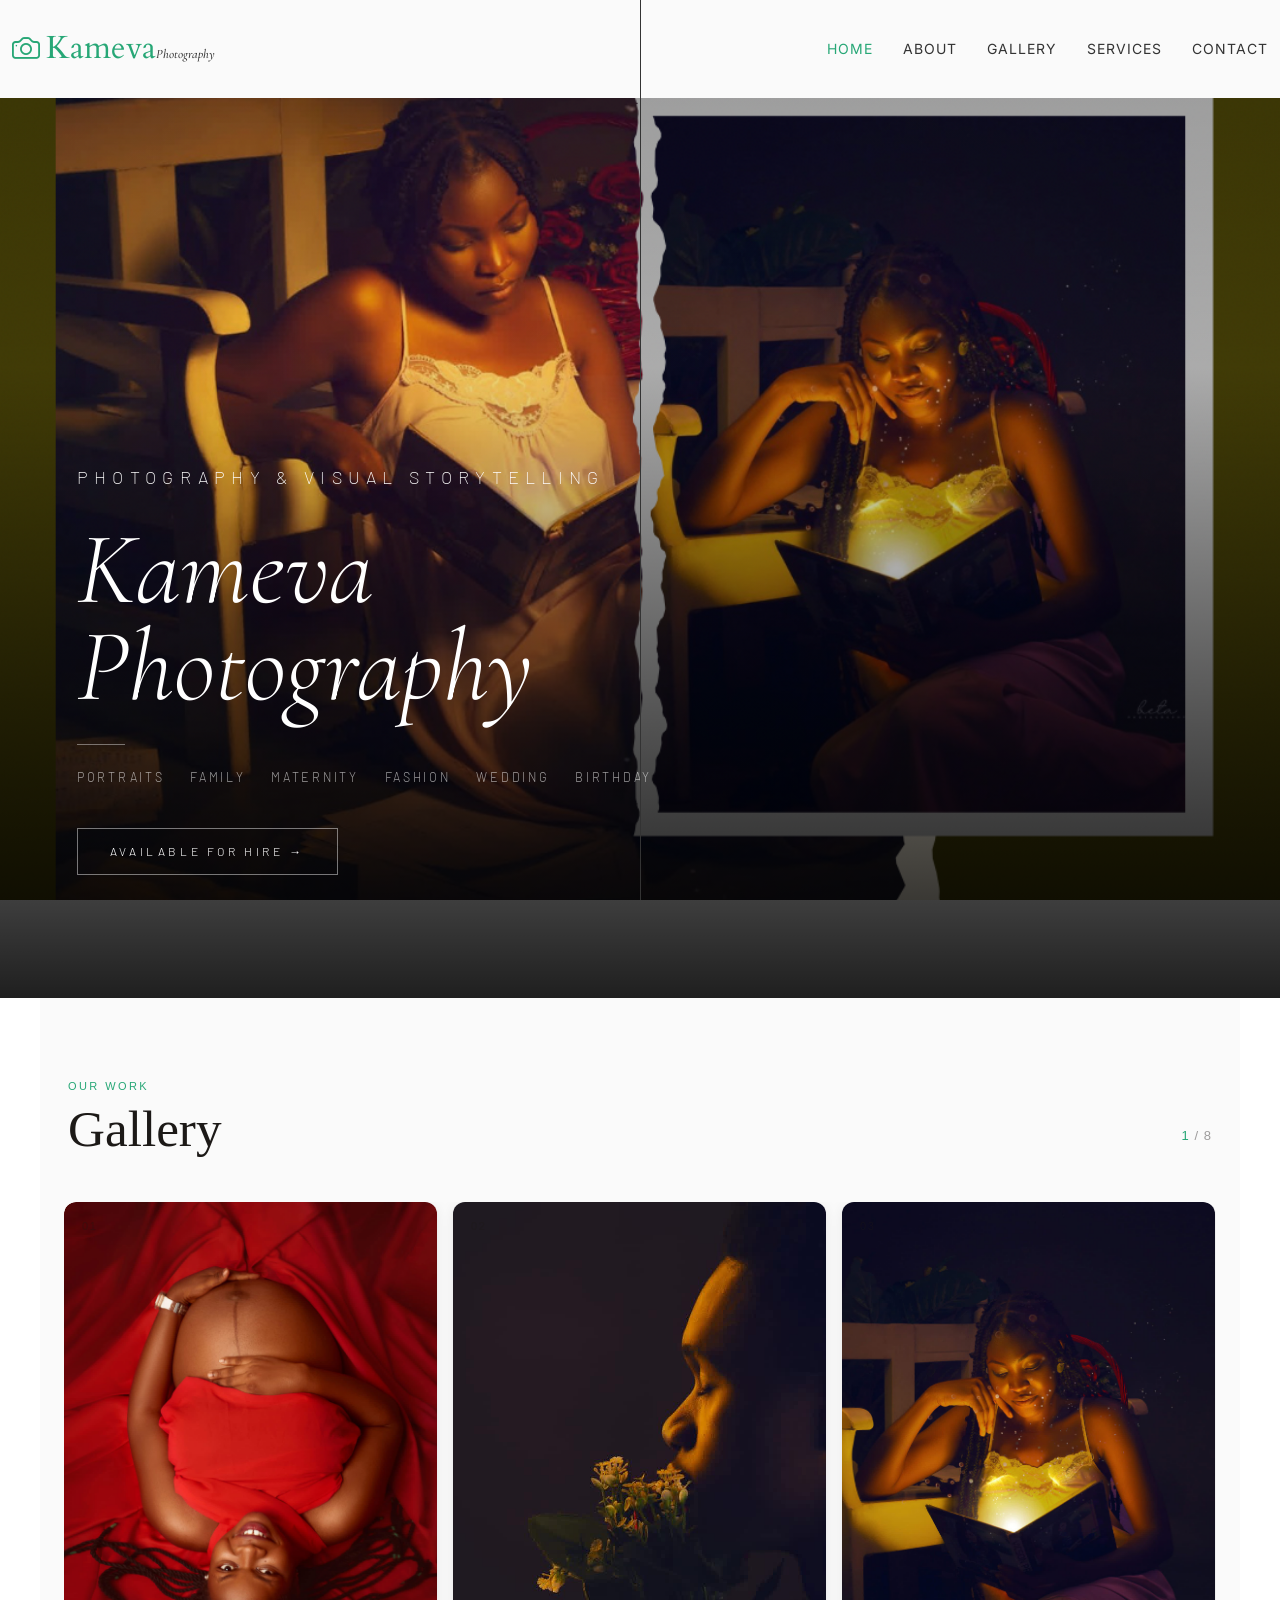
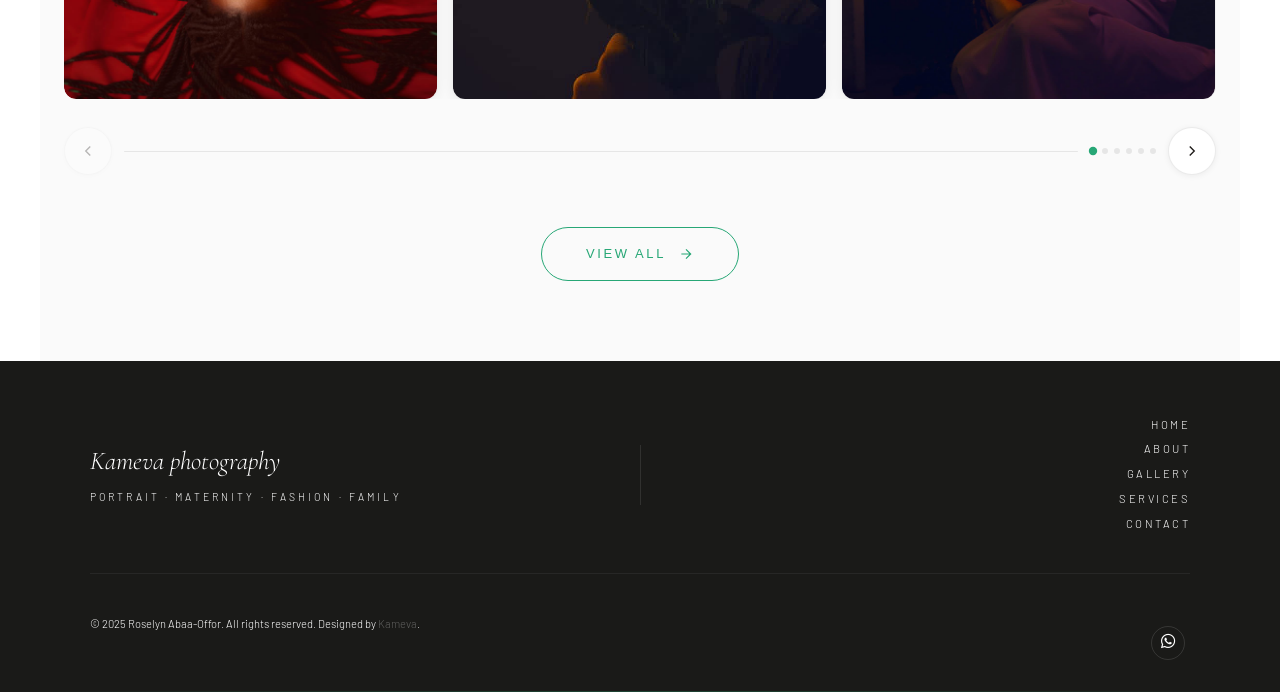
==== commit 41607084: "Update index.html" ====
--- a/index.html
+++ b/index.html
@@ -195,7 +195,7 @@
 
   <div class="hero-content" data-aos="fade-up" data-aos-delay="100">
     <p class="hero-label" style="color:white">Photography &amp; Visual Storytelling</p>
-    <h1 class="hero-name">Roselyn<br>Abaa-Offor</h1>
+    <h1 class="hero-name">Kameva<br>Photography</h1>
     <div class="hero-divider"></div>
     <div class="hero-specialties">
       <span>Portraits</span>
@@ -896,7 +896,7 @@
 <footer id="footer" class="footer">
   <div class="footer-inner">
     <div class="footer-brand">
-      <span class="name">Roselyn Abaa-Offor</span>
+      <span class="name">Kameva photography</span>
       <span class="tagline">Portrait · Maternity · Fashion · Family</span>
     </div>
     <div class="footer-divider"></div>
--- a/assets/css/main.css
+++ b/assets/css/main.css
@@ -93,6 +93,9 @@
   color: var(--heading-color);
   font-family: var(--heading-font);
 }
+  ul{
+      list-style: none;
+  }
 
 /* PHP Email Form Messages
 ------------------------------*/
@@ -1397,4 +1400,4 @@
 --------------------------------------------------------------*/
 .starter-section {
   /* Add your styles here */
-}+}
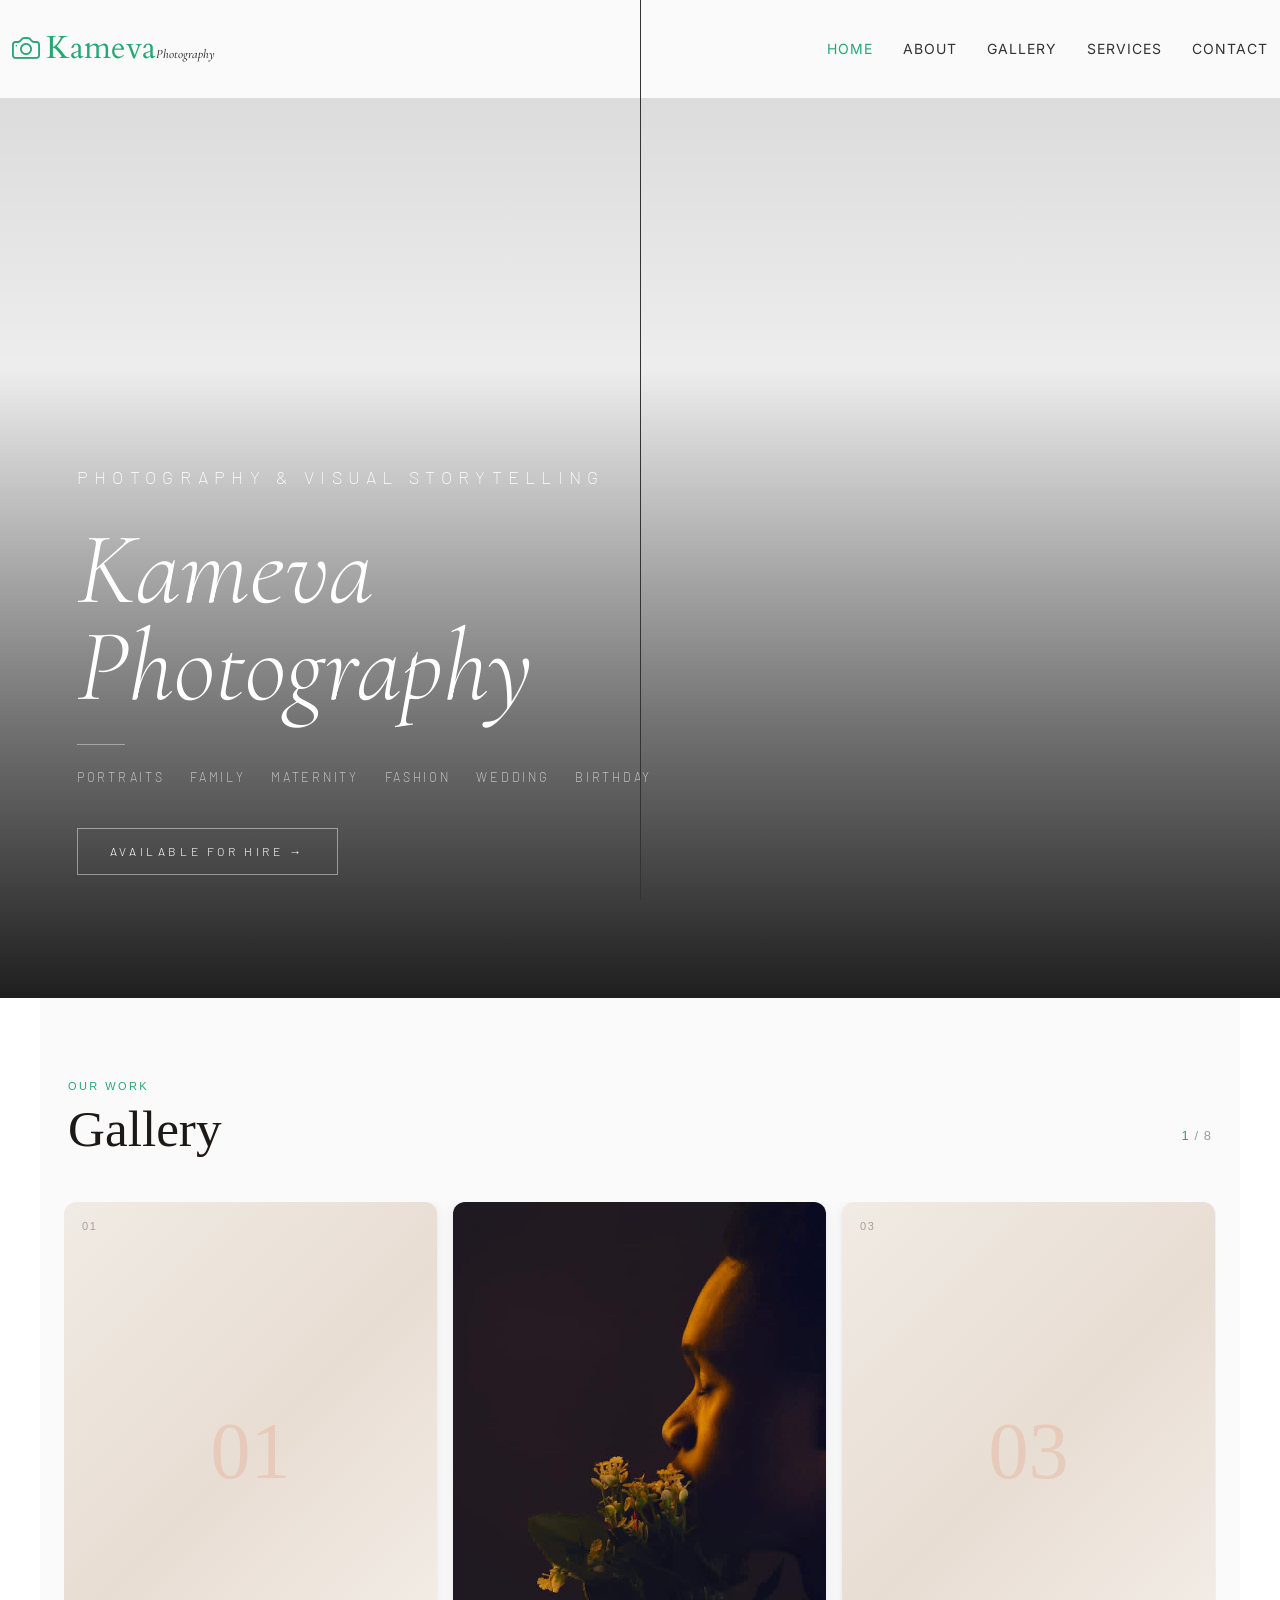
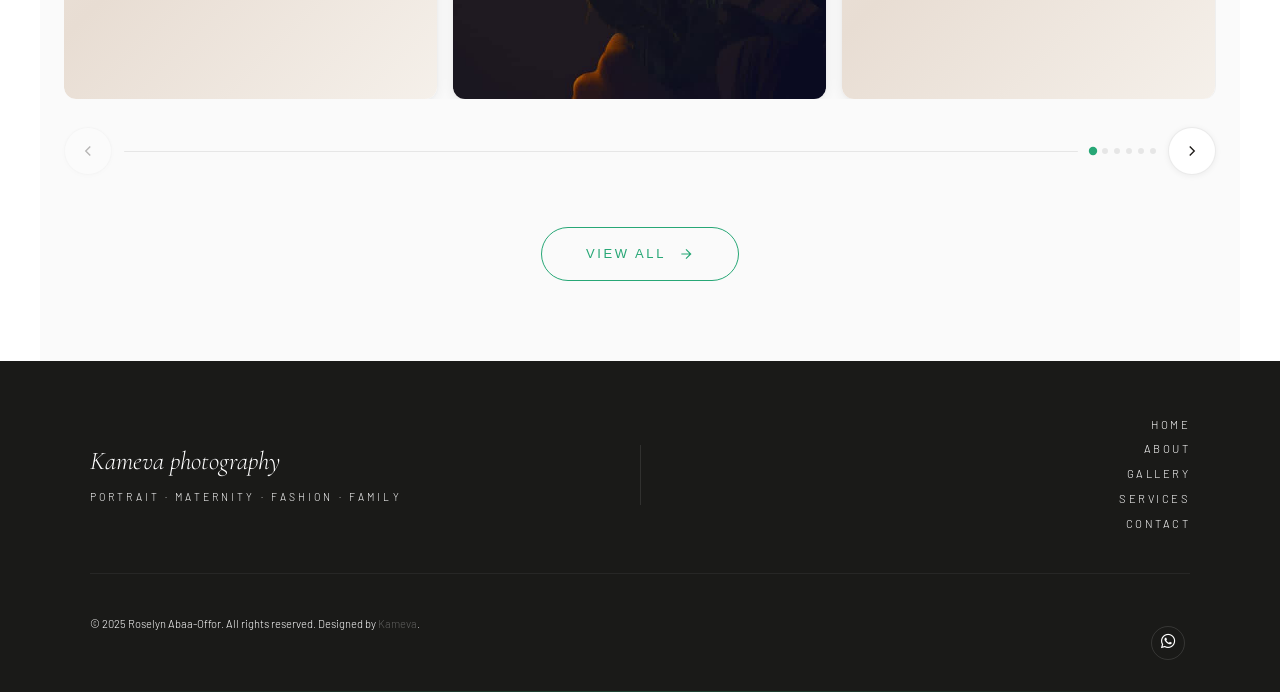
==== commit 2740e22f: "Update index.html" ====
--- a/index.html
+++ b/index.html
@@ -191,7 +191,7 @@
 </style>
 
 <section id="hero" class="hero section"
-  style="background-image: url('assets/img/kama/k-15.PNG');">
+  style="background-image: url('assets/img/kama/k-1.JPG');">
 
   <div class="hero-content" data-aos="fade-up" data-aos-delay="100">
     <p class="hero-label" style="color:white">Photography &amp; Visual Storytelling</p>
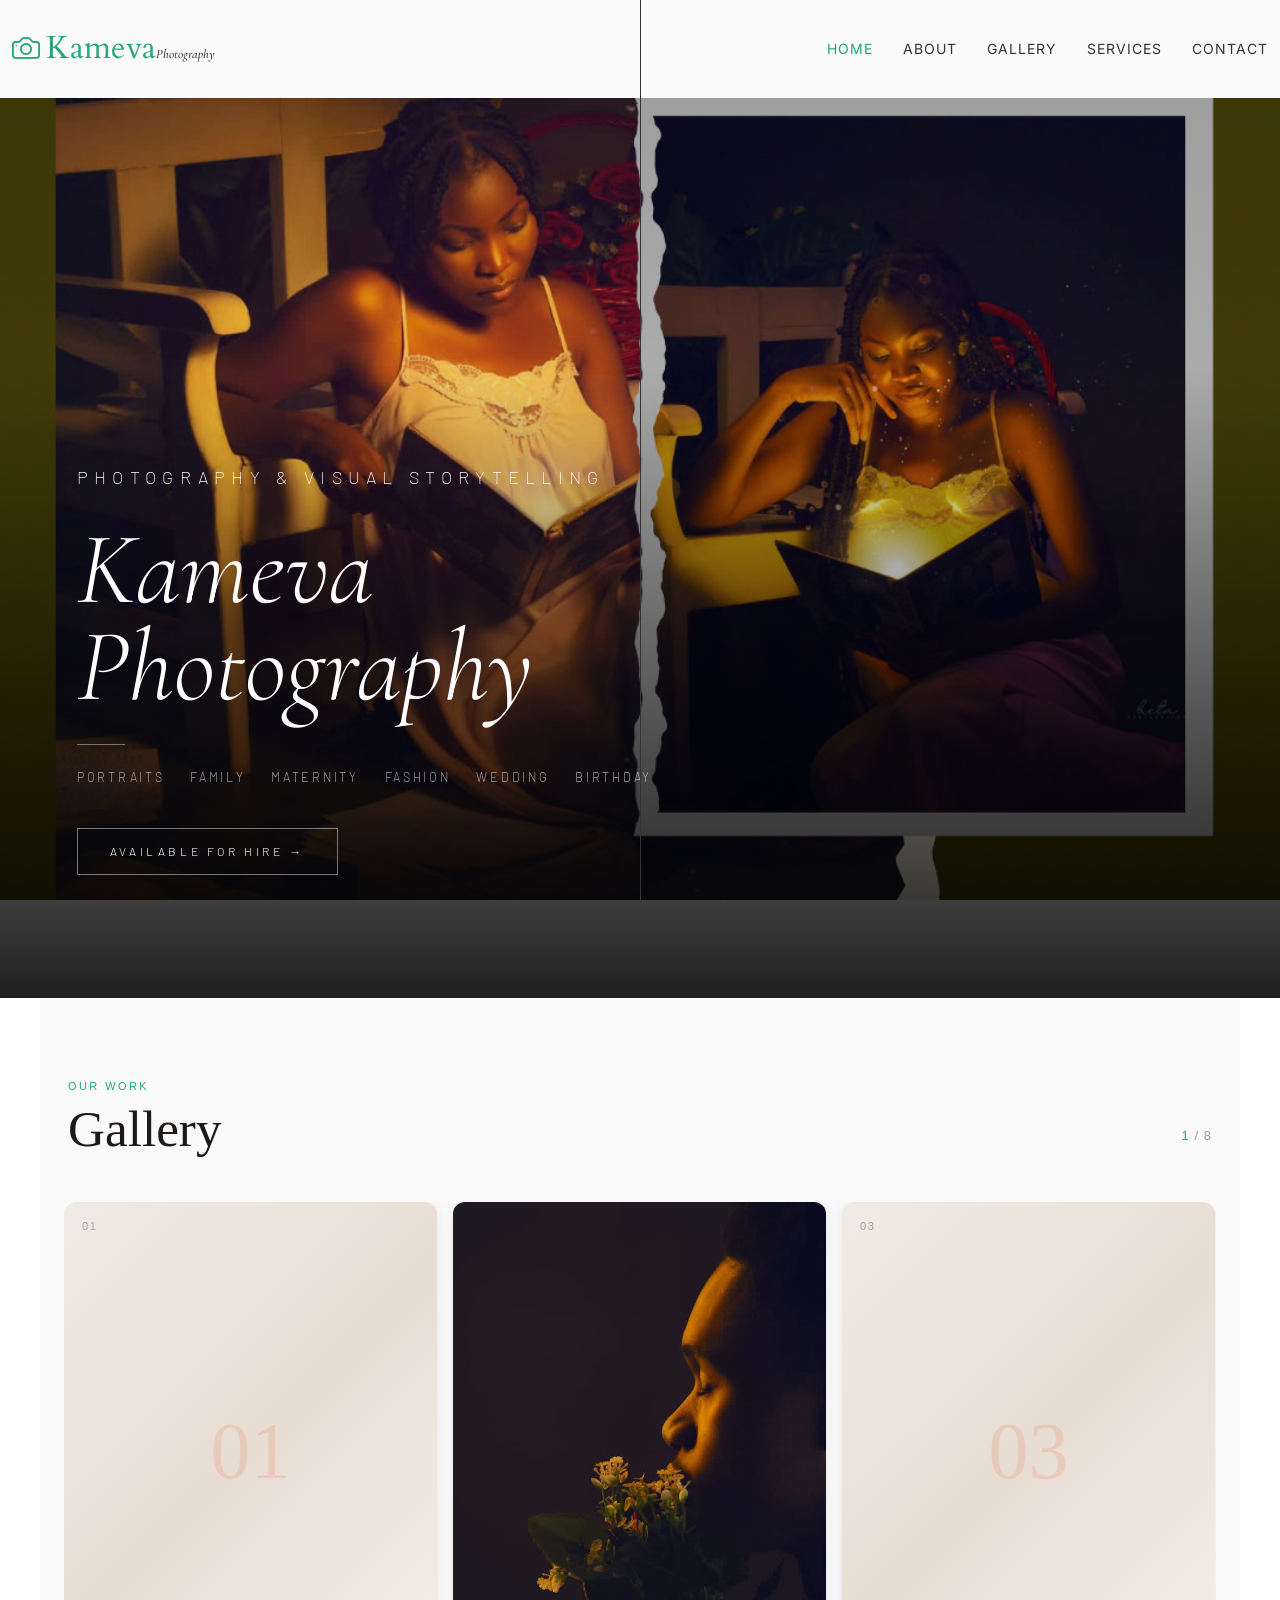
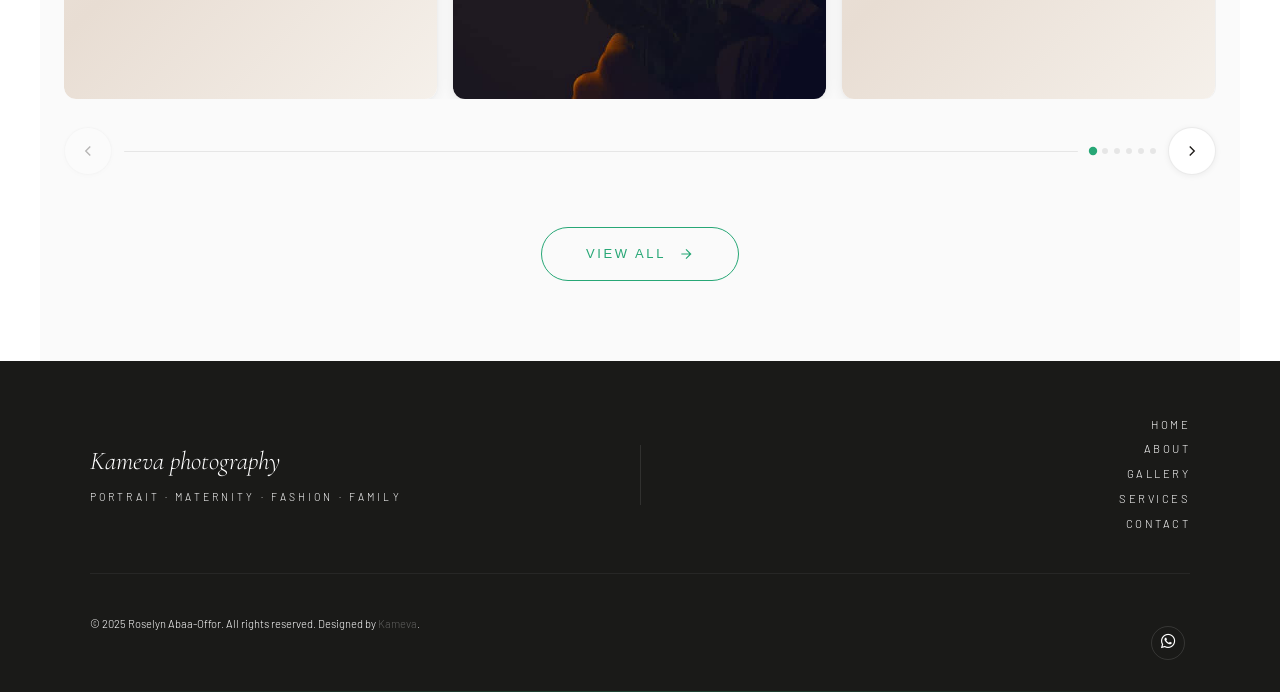
==== commit 2f1f7cf1: "Update index.html" ====
--- a/index.html
+++ b/index.html
@@ -93,7 +93,7 @@
   #hero.hero {
     position: relative;
     min-height: 100vh;
-    background-image: url('assets/img/kama/k-15.PNG');
+    background-image: url('assets/img/kama/k-1.jpg');
     background-size: cover;
     background-position: center;
     background-attachment: fixed;
@@ -191,7 +191,7 @@
 </style>
 
 <section id="hero" class="hero section"
-  style="background-image: url('assets/img/kama/k-1.JPG');">
+  style="background-image: url('assets/img/kama/k-1.jpg');">
 
   <div class="hero-content" data-aos="fade-up" data-aos-delay="100">
     <p class="hero-label" style="color:white">Photography &amp; Visual Storytelling</p>
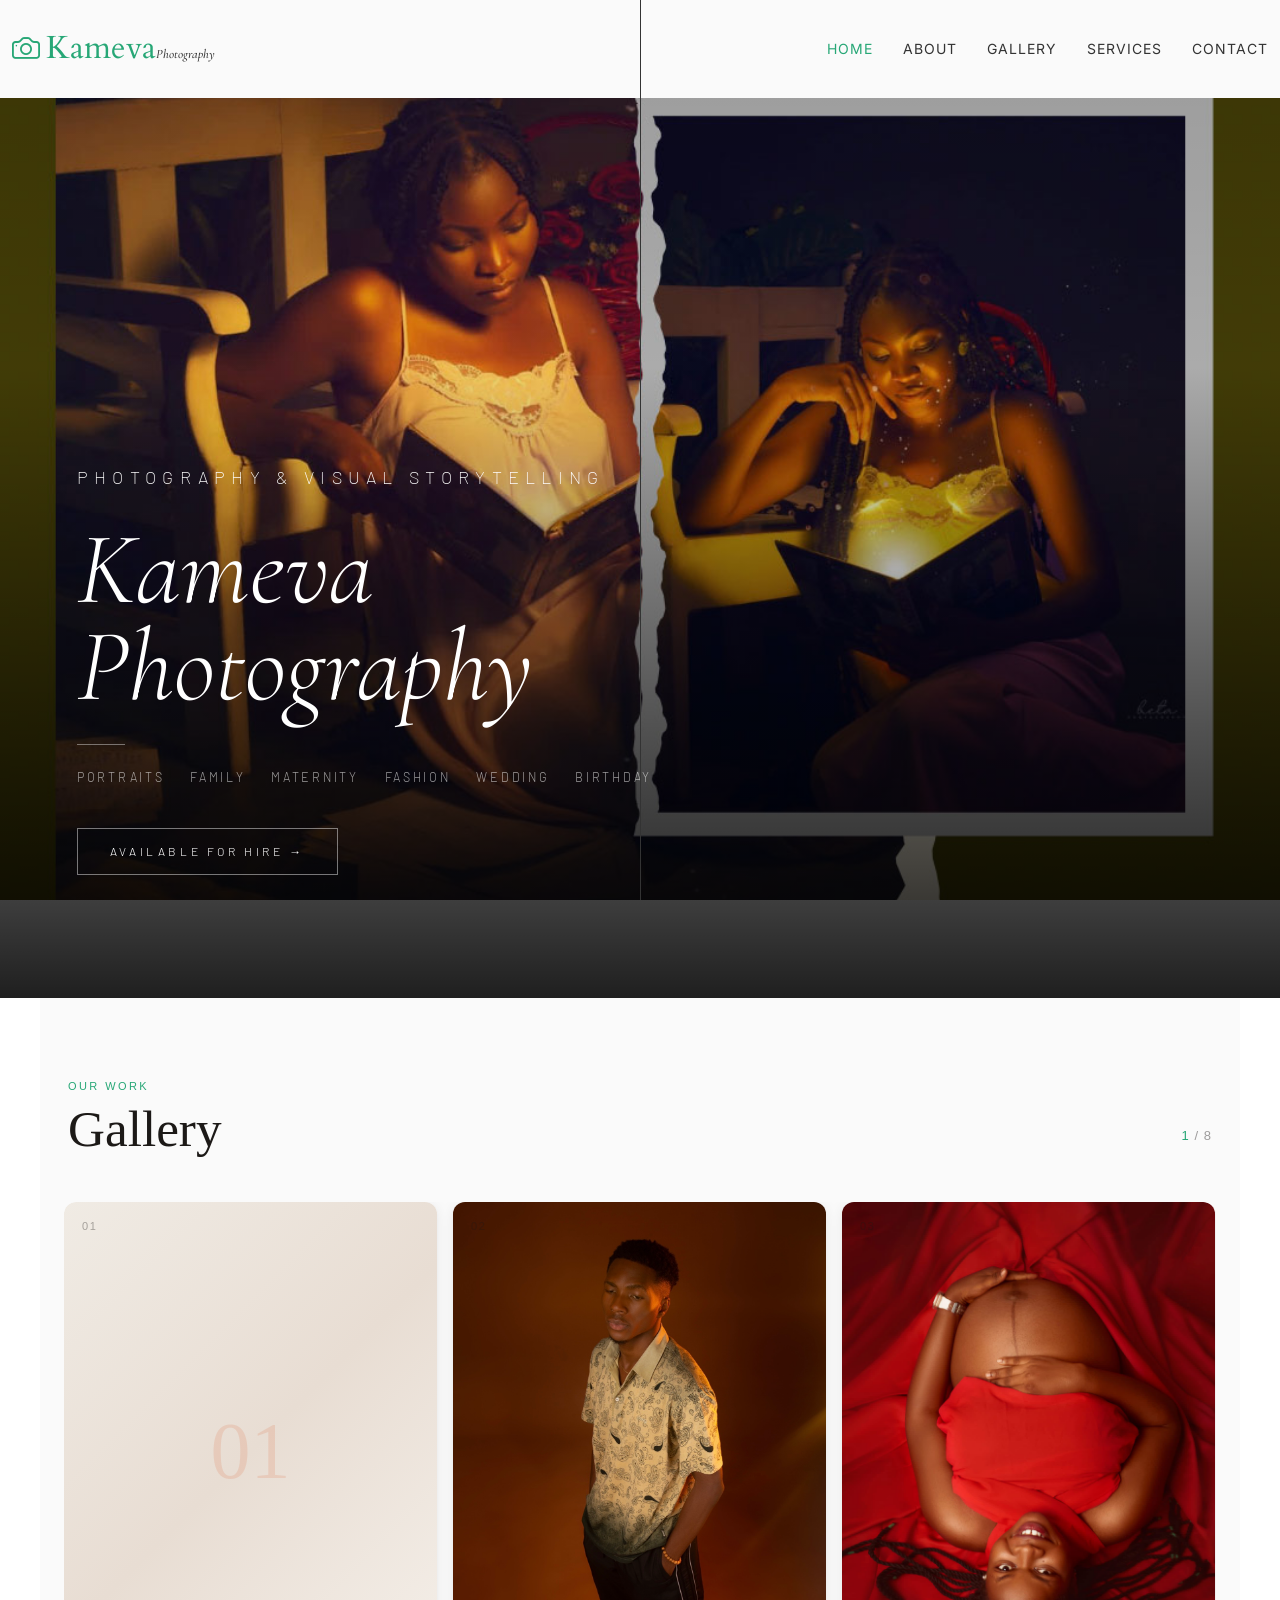
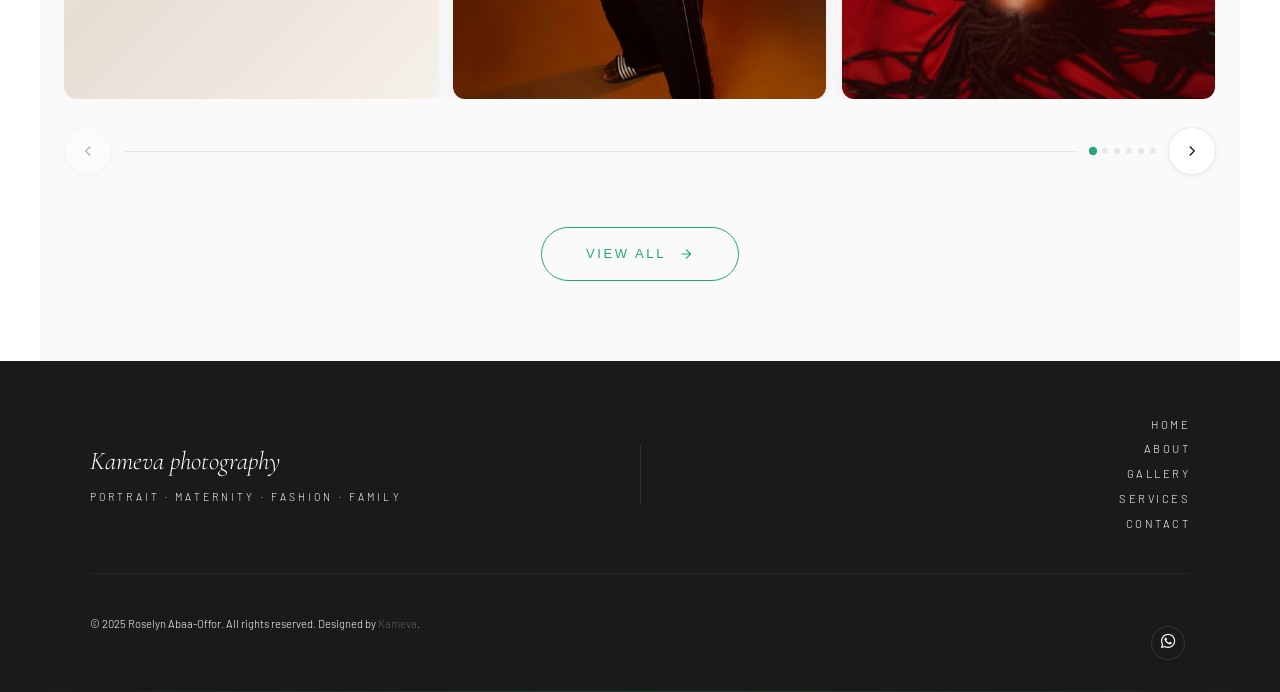
==== commit 2ed49bf7: "Update index.html" ====
--- a/index.html
+++ b/index.html
@@ -534,12 +534,12 @@
 
         <!-- Card 1 -->
         <div class="gallery-card">
-          <img src="assets/img/kama/k-11.jpeg" alt="Gallery 1" onerror="this.style.display='none';this.nextElementSibling.style.display='flex'">
+          <img src="assets/img/kama/k-3.jpg" alt="Gallery 1" onerror="this.style.display='none';this.nextElementSibling.style.display='flex'">
           <div class="gallery-card__placeholder"><span class="gallery-card__placeholder-num">01</span></div>
           <span class="gallery-card__index">01</span>
           <div class="gallery-card__overlay">
             <div class="gallery-card__actions">
-              <a href="assets/img/kama/k-11.jpeg" class="gallery-card__btn glightbox preview-link" title="Gallery 1">
+              <a href="assets/img/kama/k-3.jpg" class="gallery-card__btn glightbox preview-link" title="Gallery 1">
                 <svg fill="none" stroke="currentColor" stroke-width="1.8" viewBox="0 0 24 24"><path d="M15 3h6m0 0v6m0-6L14 10M9 21H3m0 0v-6m0 6l7-7"/></svg>
               </a>
               <a href="gallery-single.html" class="gallery-card__btn">
@@ -551,12 +551,12 @@
 
         <!-- Card 2 -->
         <div class="gallery-card">
-          <img src="assets/img/kama/k-13.jpeg" alt="Gallery 2" onerror="this.style.display='none';this.nextElementSibling.style.display='flex'">
+          <img src="assets/img/kama/k-4.PNG" alt="Gallery 2" onerror="this.style.display='none';this.nextElementSibling.style.display='flex'">
           <div class="gallery-card__placeholder"><span class="gallery-card__placeholder-num">02</span></div>
           <span class="gallery-card__index">02</span>
           <div class="gallery-card__overlay">
             <div class="gallery-card__actions">
-              <a href="assets/img/kama/k-13.jpeg" class="gallery-card__btn glightbox preview-link" title="Gallery 2">
+              <a href="assets/img/kama/k-4.PNG" class="gallery-card__btn glightbox preview-link" title="Gallery 2">
                 <svg fill="none" stroke="currentColor" stroke-width="1.8" viewBox="0 0 24 24"><path d="M15 3h6m0 0v6m0-6L14 10M9 21H3m0 0v-6m0 6l7-7"/></svg>
               </a>
               <a href="gallery-single.html" class="gallery-card__btn">
@@ -568,12 +568,12 @@
 
         <!-- Card 3 -->
         <div class="gallery-card">
-          <img src="assets/img/kama/k-6.jpeg" alt="Gallery 3" onerror="this.style.display='none';this.nextElementSibling.style.display='flex'">
+          <img src="assets/img/kama/k-5.jpeg" alt="Gallery 3" onerror="this.style.display='none';this.nextElementSibling.style.display='flex'">
           <div class="gallery-card__placeholder"><span class="gallery-card__placeholder-num">03</span></div>
           <span class="gallery-card__index">03</span>
           <div class="gallery-card__overlay">
             <div class="gallery-card__actions">
-              <a href="assets/img/kama/k-6.jpeg" class="gallery-card__btn glightbox preview-link" title="Gallery 3">
+              <a href="assets/img/kama/k-5.jpeg" class="gallery-card__btn glightbox preview-link" title="Gallery 3">
                 <svg fill="none" stroke="currentColor" stroke-width="1.8" viewBox="0 0 24 24"><path d="M15 3h6m0 0v6m0-6L14 10M9 21H3m0 0v-6m0 6l7-7"/></svg>
               </a>
               <a href="gallery-single.html" class="gallery-card__btn">
@@ -585,12 +585,12 @@
 
         <!-- Card 4 -->
         <div class="gallery-card">
-          <img src="assets/img/kama/k-8.jpeg" alt="Gallery 4" onerror="this.style.display='none';this.nextElementSibling.style.display='flex'">
+          <img src="assets/img/kama/k-10.jpeg" alt="Gallery 4" onerror="this.style.display='none';this.nextElementSibling.style.display='flex'">
           <div class="gallery-card__placeholder"><span class="gallery-card__placeholder-num">04</span></div>
           <span class="gallery-card__index">04</span>
           <div class="gallery-card__overlay">
             <div class="gallery-card__actions">
-              <a href="assets/img/kama/k-8.jpeg" class="gallery-card__btn glightbox preview-link" title="Gallery 4">
+              <a href="assets/img/kama/k-10.jpeg" class="gallery-card__btn glightbox preview-link" title="Gallery 4">
                 <svg fill="none" stroke="currentColor" stroke-width="1.8" viewBox="0 0 24 24"><path d="M15 3h6m0 0v6m0-6L14 10M9 21H3m0 0v-6m0 6l7-7"/></svg>
               </a>
               <a href="gallery-single.html" class="gallery-card__btn">
@@ -602,12 +602,12 @@
 
         <!-- Card 5 -->
         <div class="gallery-card">
-          <img src="assets/img/kama/k-7.jpeg" alt="Gallery 5" onerror="this.style.display='none';this.nextElementSibling.style.display='flex'">
+          <img src="assets/img/kama/k-16.jpg" alt="Gallery 5" onerror="this.style.display='none';this.nextElementSibling.style.display='flex'">
           <div class="gallery-card__placeholder"><span class="gallery-card__placeholder-num">05</span></div>
           <span class="gallery-card__index">05</span>
           <div class="gallery-card__overlay">
             <div class="gallery-card__actions">
-              <a href="assets/img/kama/k-7.jpeg" class="gallery-card__btn glightbox preview-link" title="Gallery 5">
+              <a href="assets/img/kama/k-16.jpg" class="gallery-card__btn glightbox preview-link" title="Gallery 5">
                 <svg fill="none" stroke="currentColor" stroke-width="1.8" viewBox="0 0 24 24"><path d="M15 3h6m0 0v6m0-6L14 10M9 21H3m0 0v-6m0 6l7-7"/></svg>
               </a>
               <a href="gallery-single.html" class="gallery-card__btn">
@@ -619,12 +619,12 @@
 
         <!-- Card 6 -->
         <div class="gallery-card">
-          <img src="assets/img/kama/k-12.jpeg" alt="Gallery 6" onerror="this.style.display='none';this.nextElementSibling.style.display='flex'">
+          <img src="assets/img/kama/k-20.jpeg" alt="Gallery 6" onerror="this.style.display='none';this.nextElementSibling.style.display='flex'">
           <div class="gallery-card__placeholder"><span class="gallery-card__placeholder-num">06</span></div>
           <span class="gallery-card__index">06</span>
           <div class="gallery-card__overlay">
             <div class="gallery-card__actions">
-              <a href="assets/img/kama/k-12.jpeg" class="gallery-card__btn glightbox preview-link" title="Gallery 6">
+              <a href="assets/img/kama/k-20.jpeg" class="gallery-card__btn glightbox preview-link" title="Gallery 6">
                 <svg fill="none" stroke="currentColor" stroke-width="1.8" viewBox="0 0 24 24"><path d="M15 3h6m0 0v6m0-6L14 10M9 21H3m0 0v-6m0 6l7-7"/></svg>
               </a>
               <a href="gallery-single.html" class="gallery-card__btn">
@@ -636,12 +636,12 @@
 
         <!-- Card 7 -->
         <div class="gallery-card">
-          <img src="assets/img/kama/k-17.jpeg" alt="Gallery 7" onerror="this.style.display='none';this.nextElementSibling.style.display='flex'">
+          <img src="assets/img/kama/k-30.jpg" alt="Gallery 7" onerror="this.style.display='none';this.nextElementSibling.style.display='flex'">
           <div class="gallery-card__placeholder"><span class="gallery-card__placeholder-num">07</span></div>
           <span class="gallery-card__index">07</span>
           <div class="gallery-card__overlay">
             <div class="gallery-card__actions">
-              <a href="assets/img/kama/k-17.jpeg" class="gallery-card__btn glightbox preview-link" title="Gallery 7">
+              <a href="assets/img/kama/k-30.jpg" class="gallery-card__btn glightbox preview-link" title="Gallery 7">
                 <svg fill="none" stroke="currentColor" stroke-width="1.8" viewBox="0 0 24 24"><path d="M15 3h6m0 0v6m0-6L14 10M9 21H3m0 0v-6m0 6l7-7"/></svg>
               </a>
               <a href="gallery-single.html" class="gallery-card__btn">
@@ -653,12 +653,12 @@
 
         <!-- Card 8 -->
         <div class="gallery-card">
-          <img src="assets/img/kama/k-18.jpeg" alt="Gallery 8" onerror="this.style.display='none';this.nextElementSibling.style.display='flex'">
+          <img src="assets/img/kama/k-33.PNG" alt="Gallery 8" onerror="this.style.display='none';this.nextElementSibling.style.display='flex'">
           <div class="gallery-card__placeholder"><span class="gallery-card__placeholder-num">08</span></div>
           <span class="gallery-card__index">08</span>
           <div class="gallery-card__overlay">
             <div class="gallery-card__actions">
-              <a href="assets/img/kama/k-18.jpeg" class="gallery-card__btn glightbox preview-link" title="Gallery 8">
+              <a href="assets/img/kama/k-33.PNG" class="gallery-card__btn glightbox preview-link" title="Gallery 8">
                 <svg fill="none" stroke="currentColor" stroke-width="1.8" viewBox="0 0 24 24"><path d="M15 3h6m0 0v6m0-6L14 10M9 21H3m0 0v-6m0 6l7-7"/></svg>
               </a>
               <a href="gallery-single.html" class="gallery-card__btn">
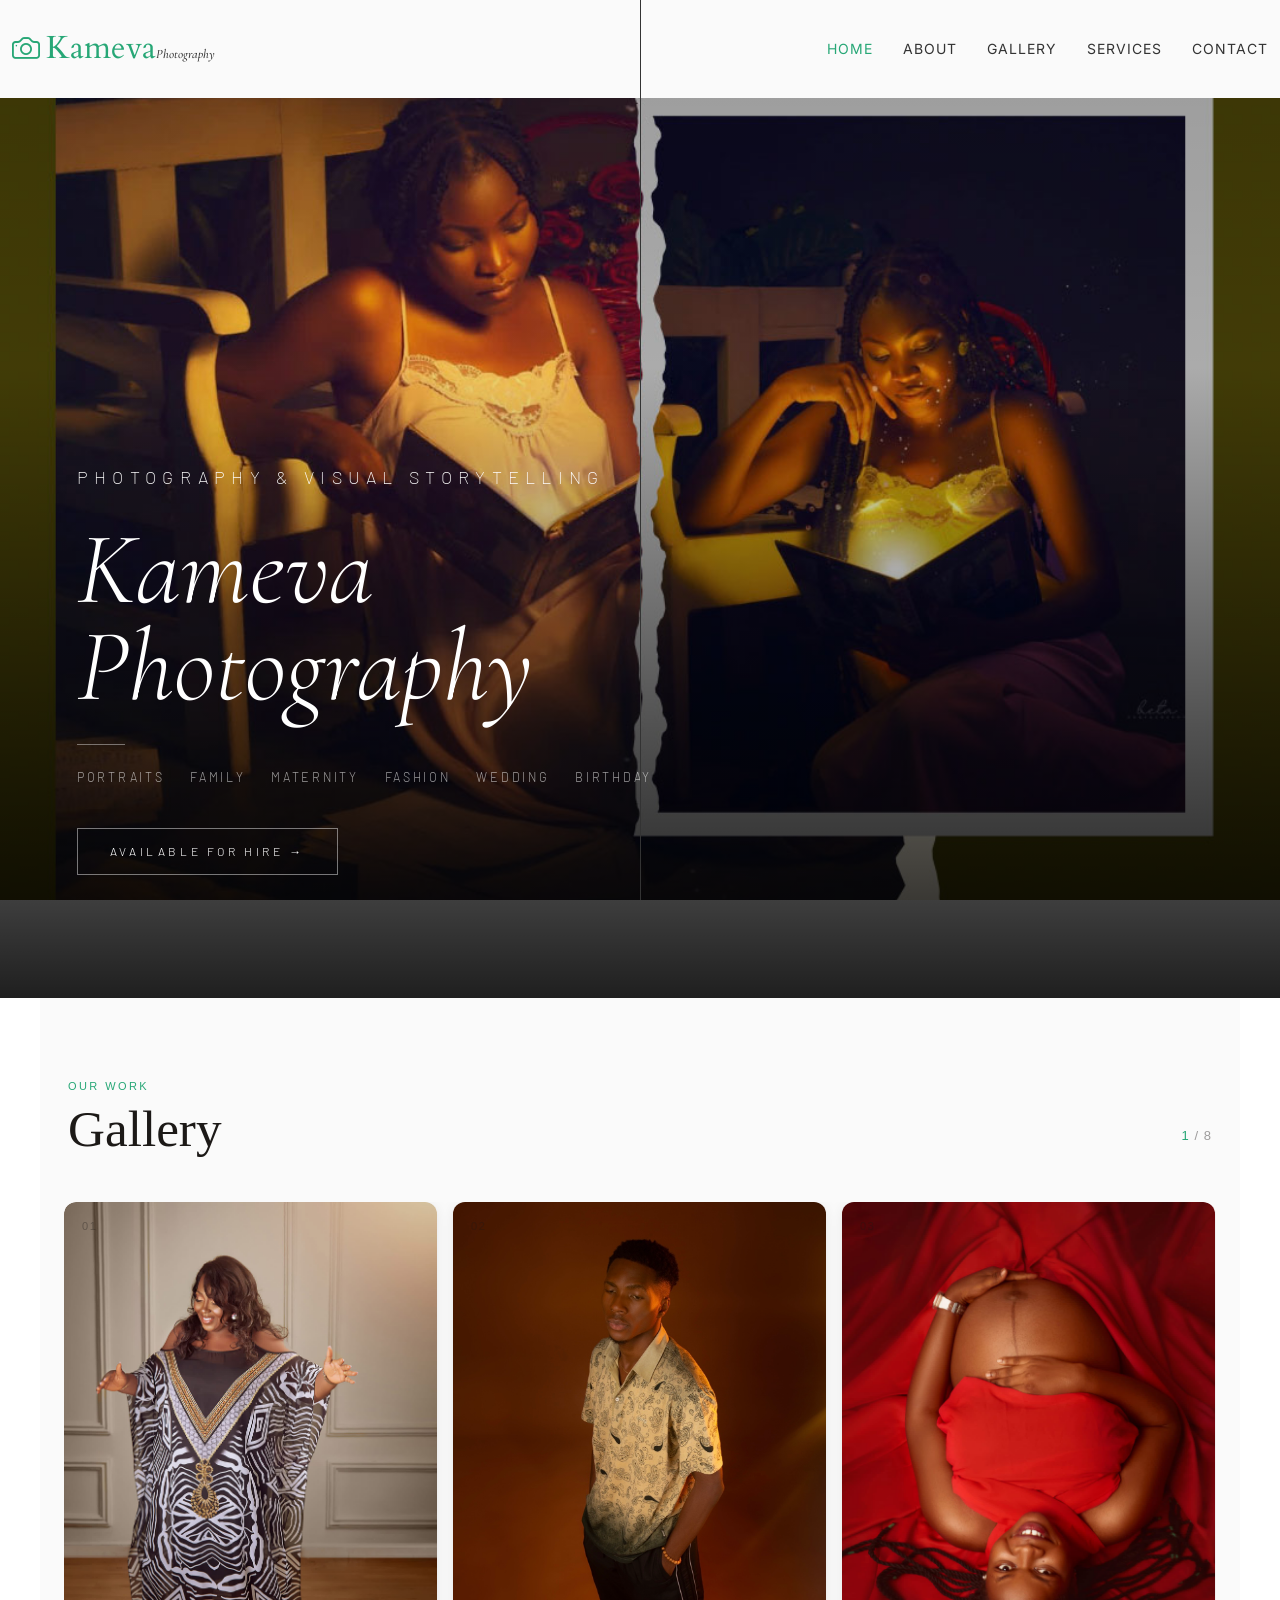
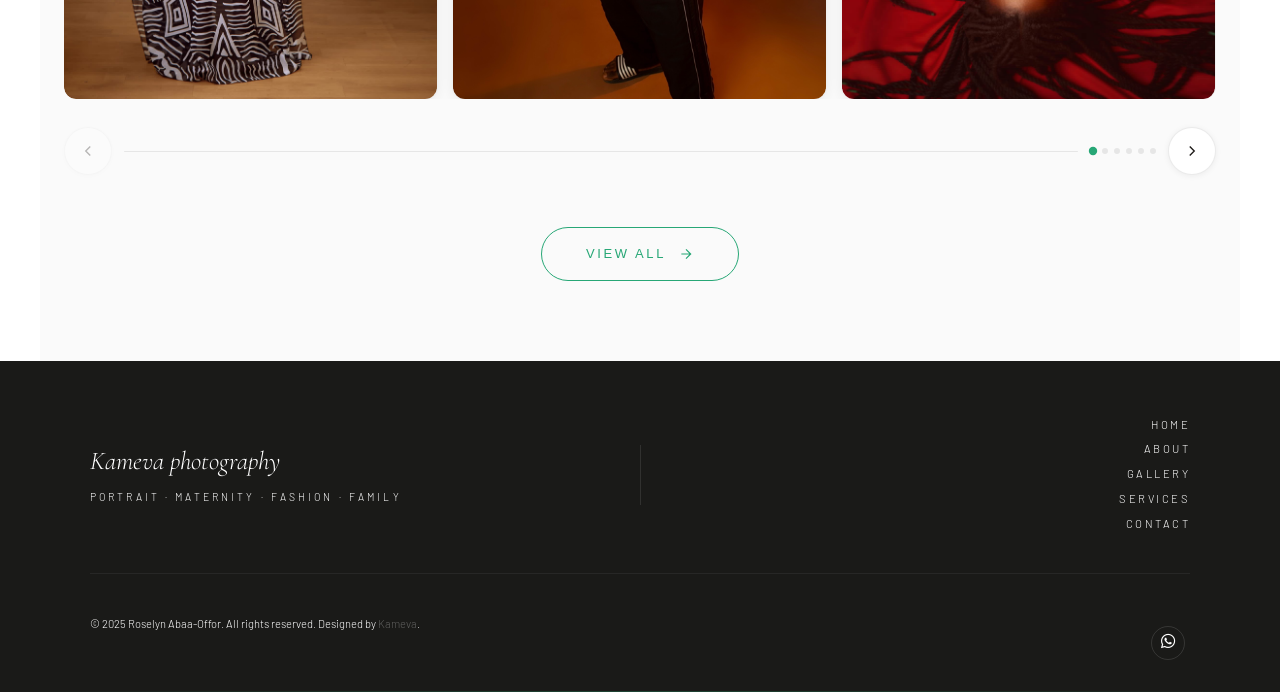
==== commit 48017839: "Update index.html" ====
--- a/index.html
+++ b/index.html
@@ -534,12 +534,12 @@
 
         <!-- Card 1 -->
         <div class="gallery-card">
-          <img src="assets/img/kama/k-3.jpg" alt="Gallery 1" onerror="this.style.display='none';this.nextElementSibling.style.display='flex'">
+          <img src="assets/img/kama/k-3.jpeg" alt="Gallery 1" onerror="this.style.display='none';this.nextElementSibling.style.display='flex'">
           <div class="gallery-card__placeholder"><span class="gallery-card__placeholder-num">01</span></div>
           <span class="gallery-card__index">01</span>
           <div class="gallery-card__overlay">
             <div class="gallery-card__actions">
-              <a href="assets/img/kama/k-3.jpg" class="gallery-card__btn glightbox preview-link" title="Gallery 1">
+              <a href="assets/img/kama/k-3.jpeg" class="gallery-card__btn glightbox preview-link" title="Gallery 1">
                 <svg fill="none" stroke="currentColor" stroke-width="1.8" viewBox="0 0 24 24"><path d="M15 3h6m0 0v6m0-6L14 10M9 21H3m0 0v-6m0 6l7-7"/></svg>
               </a>
               <a href="gallery-single.html" class="gallery-card__btn">
